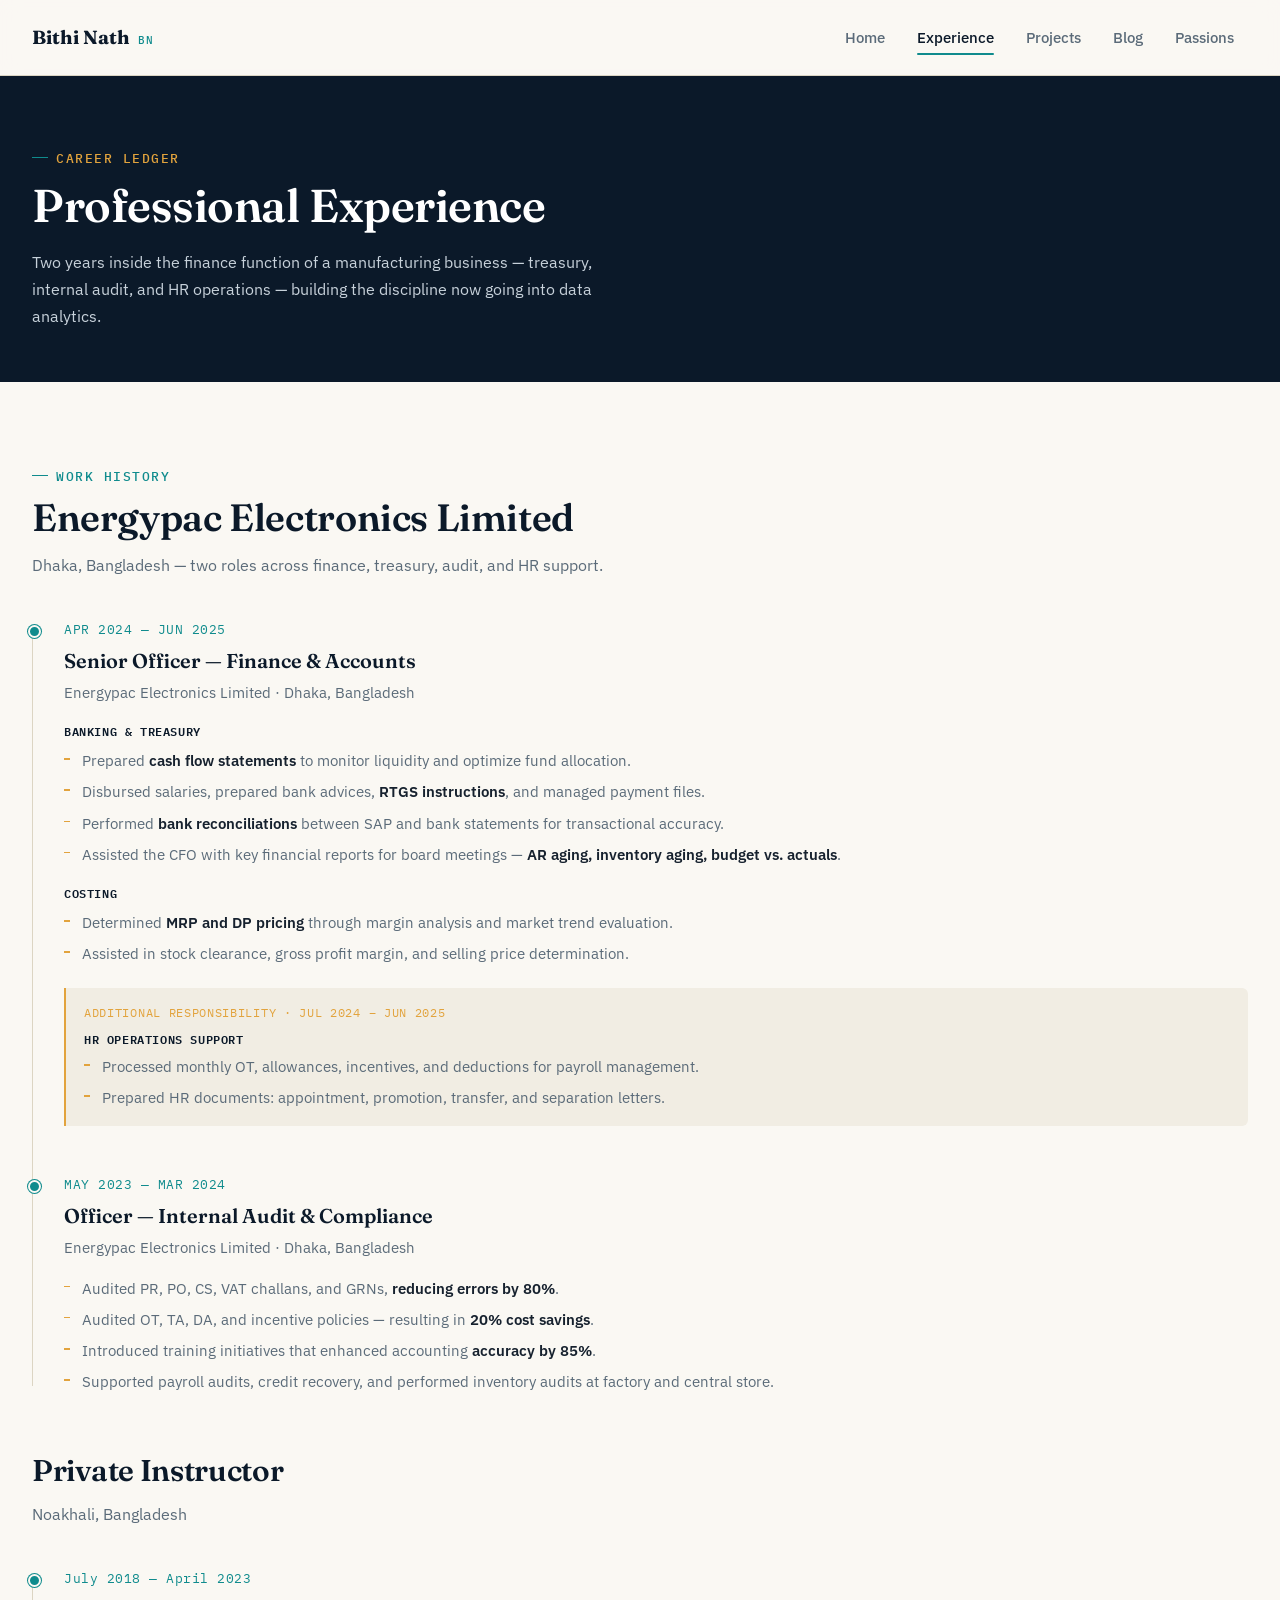
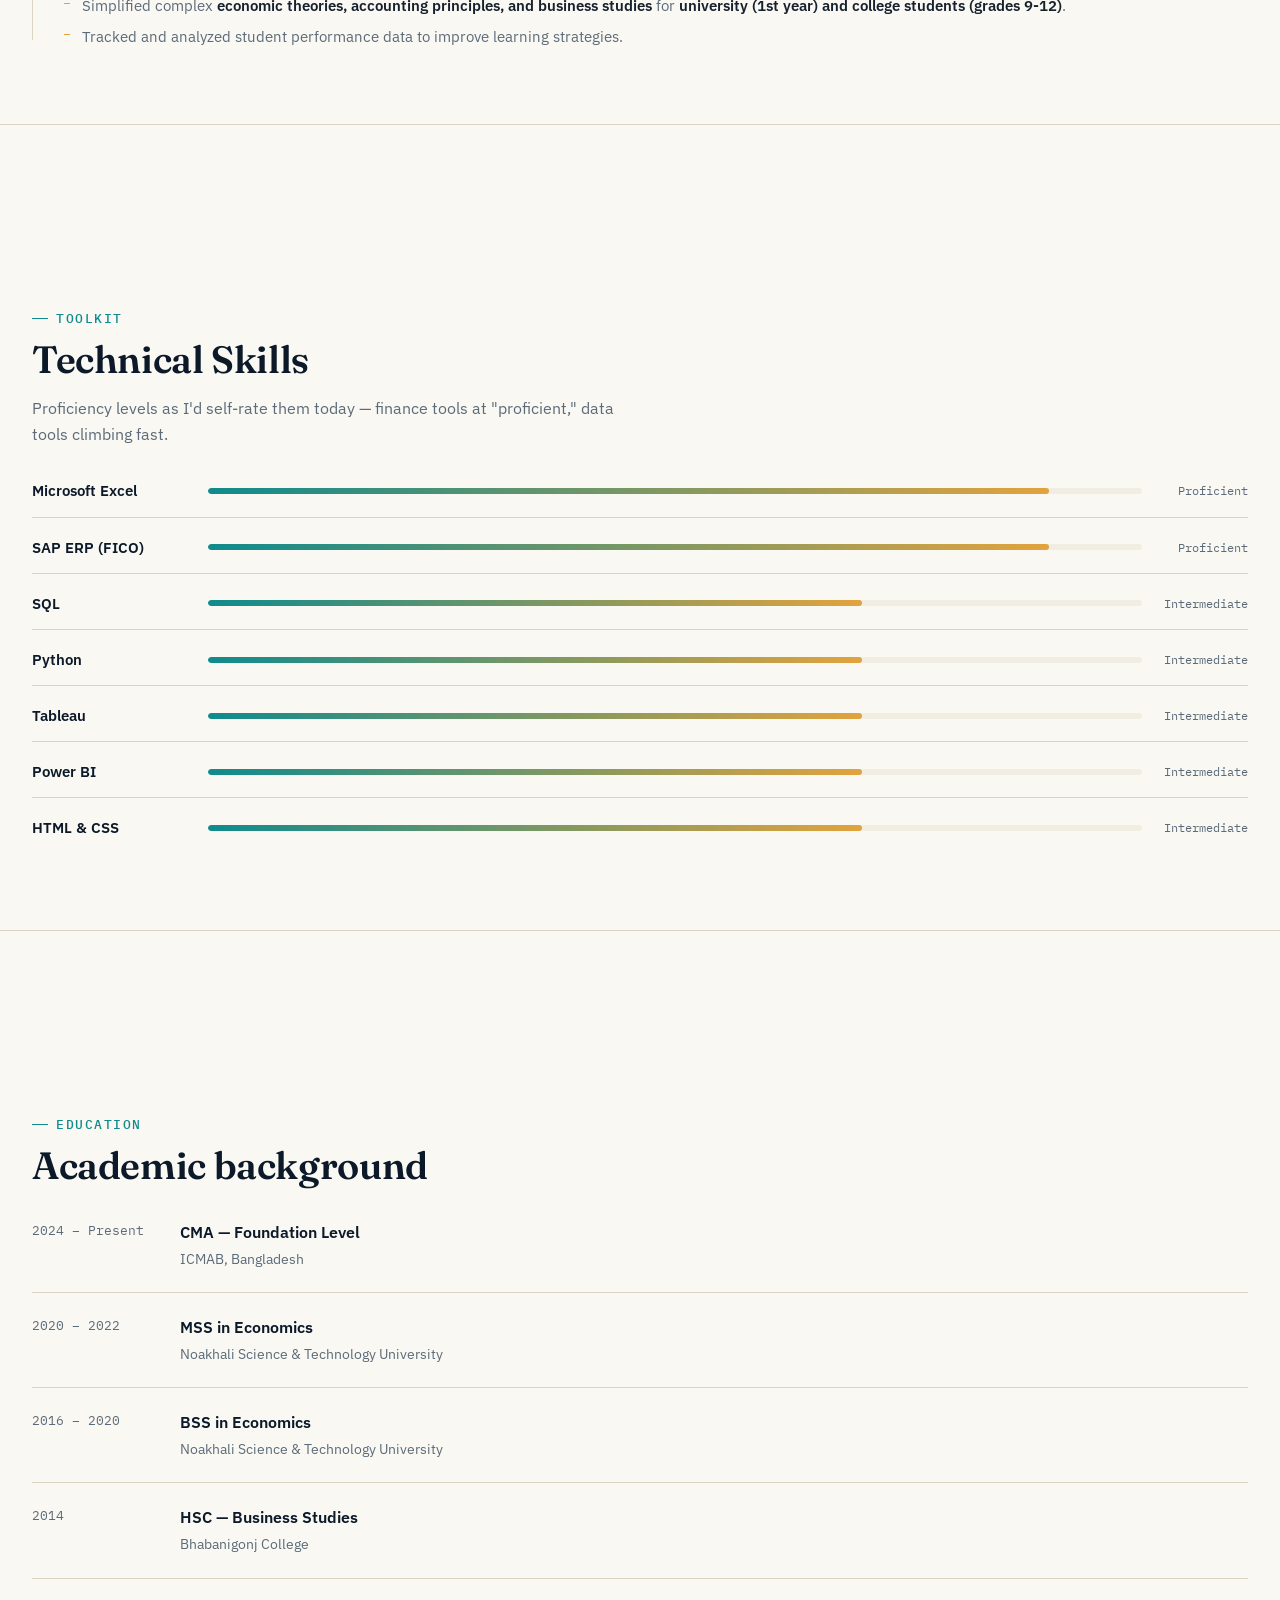
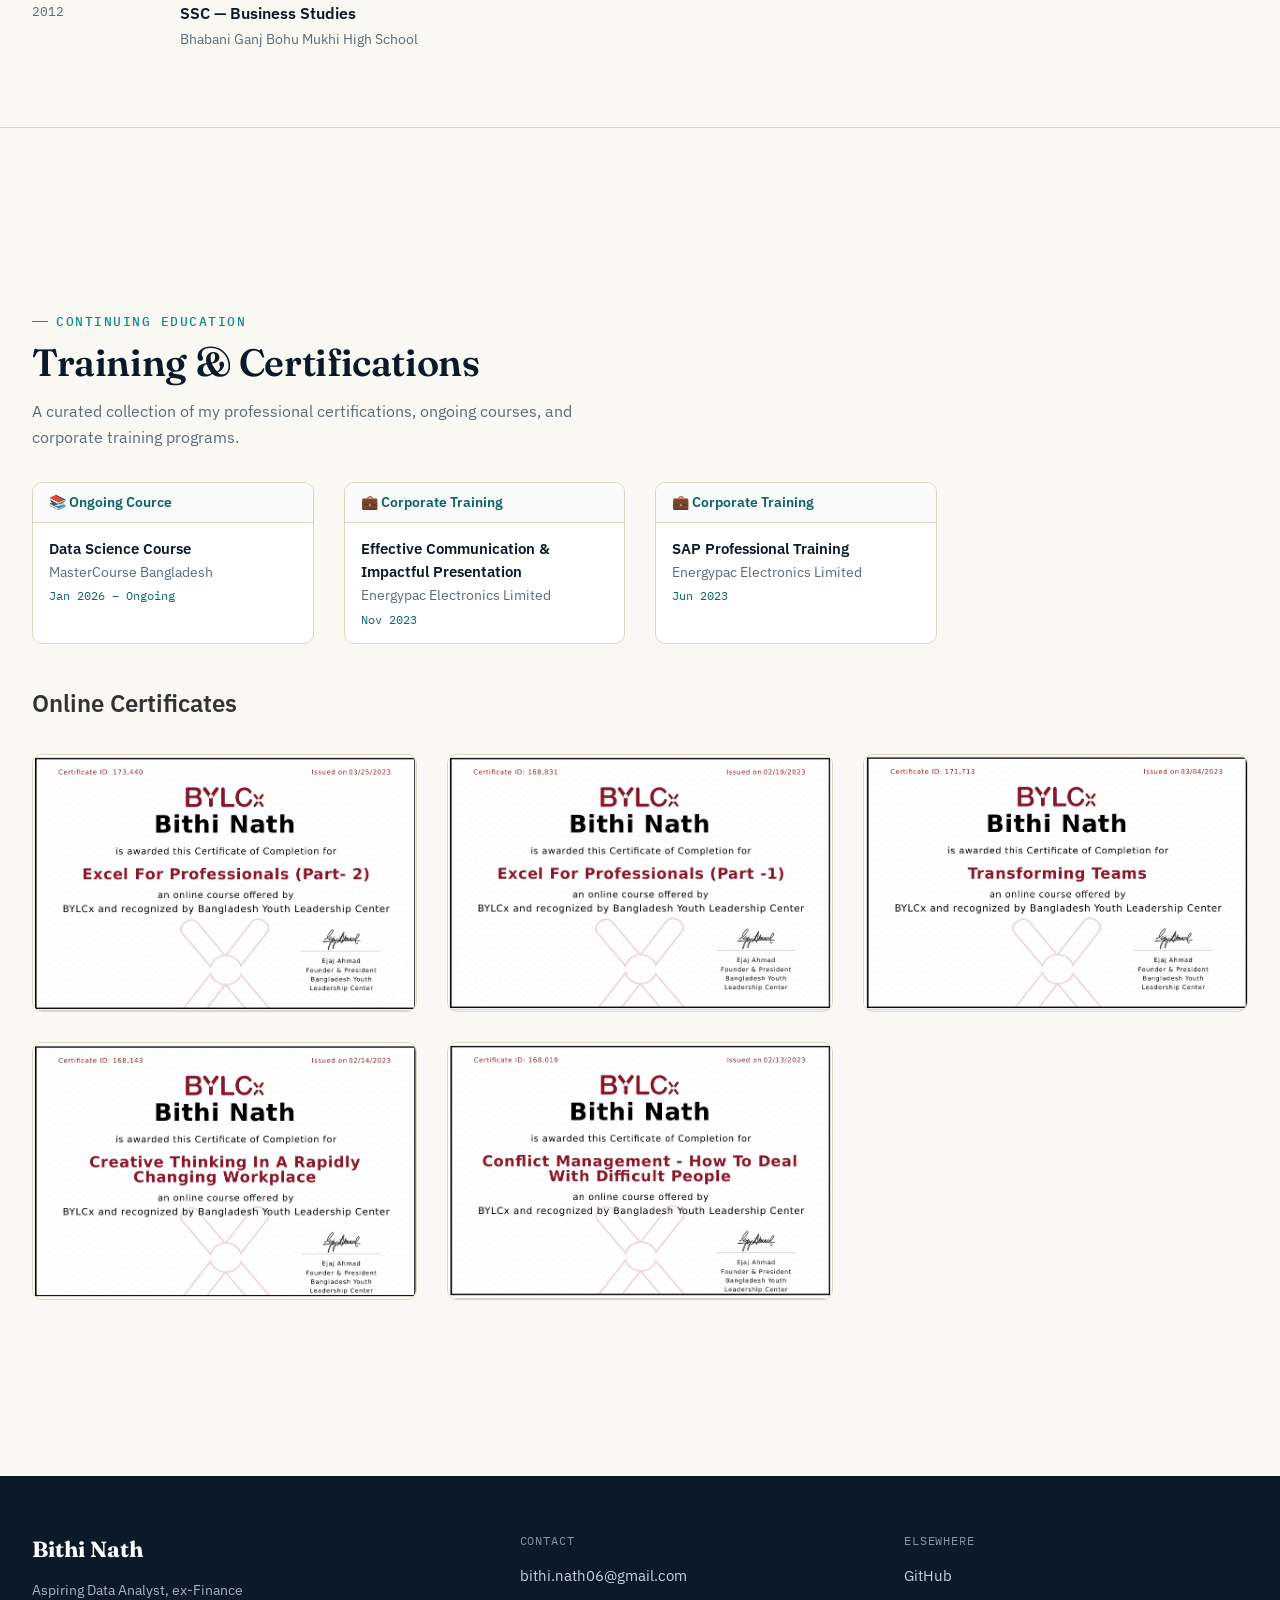
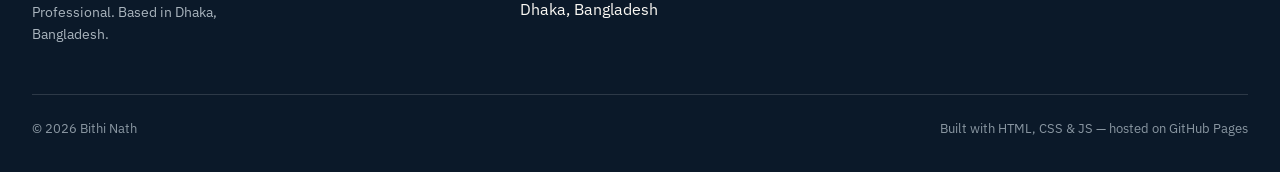
==== experience.html @ b9539a1c "uploading file" ====
<!DOCTYPE html>
<html lang="en">
<head>
  <meta charset="UTF-8">
  <meta name="viewport" content="width=device-width, initial-scale=1.0">
  <title>Experience — Bithi Nath</title>
  <meta name="description" content="Professional experience, technical skills, education and certifications for Bithi Nath.">
  <link rel="icon" href="assets/favicon.svg" type="image/svg+xml">
  <link rel="stylesheet" href="css/style.css">
</head>
<body>

  <header class="site-header">
    <nav class="nav">
      <a href="index.html" class="nav-brand">Bithi Nath <span>BN</span></a>
      <button class="nav-toggle" aria-label="Toggle navigation" aria-expanded="false">
        <span></span><span></span><span></span>
      </button>
      <div class="nav-links">
        <a href="index.html">Home</a>
        <a href="experience.html" class="active">Experience</a>
        <a href="projects.html">Projects</a>
        <a href="blog.html">Blog</a>
        <a href="passions.html">Passions</a>
      </div>
    </nav>
  </header>

  <section class="page-header">
    <div class="container">
      <span class="eyebrow eyebrow--light">Career Ledger</span>
      <h1>Professional Experience</h1>
      <p>Two years inside the finance function of a manufacturing business — treasury, internal audit, and HR operations — building the discipline now going into data analytics.</p>
    </div>
  </section>

  <main>
    <!-- ============ WORK TIMELINE ============ -->
    <section class="section">
      <div class="container">
        <span class="eyebrow">Work History</span>
        <h2 class="section-title">Energypac Electronics Limited</h2>
        <p class="section-intro">Dhaka, Bangladesh — two roles across finance, treasury, audit, and HR support.</p>

        <div class="timeline">

          <div class="timeline-item reveal">
            <div class="timeline-date">APR 2024 — JUN 2025</div>
            <div class="timeline-role">Senior Officer — Finance &amp; Accounts</div>
            <div class="timeline-org">Energypac Electronics Limited · Dhaka, Bangladesh</div>

            <div class="timeline-sub">
              <div class="timeline-sub-label">Banking &amp; Treasury</div>
              <ul class="timeline-list">
                <li>Prepared <strong>cash flow statements</strong> to monitor liquidity and optimize fund allocation.</li>
                <li>Disbursed salaries, prepared bank advices, <strong>RTGS instructions</strong>, and managed payment files.</li>
                <li>Performed <strong>bank reconciliations</strong> between SAP and bank statements for transactional accuracy.</li>
                <li>Assisted the CFO with key financial reports for board meetings — <strong>AR aging, inventory aging, budget vs. actuals</strong>.</li>
              </ul>
            </div>

            <div class="timeline-sub">
              <div class="timeline-sub-label">Costing</div>
              <ul class="timeline-list">
                <li>Determined <strong>MRP and DP pricing</strong> through margin analysis and market trend evaluation.</li>
                <li>Assisted in stock clearance, gross profit margin, and selling price determination.</li>
              </ul>
            </div>

            <div class="timeline-extra">
              <span class="timeline-extra-label">Additional responsibility · Jul 2024 – Jun 2025</span>
              <div class="timeline-sub-label" style="margin-bottom:6px;">HR Operations Support</div>
              <ul class="timeline-list">
                <li>Processed monthly OT, allowances, incentives, and deductions for payroll management.</li>
                <li>Prepared HR documents: appointment, promotion, transfer, and separation letters.</li>
              </ul>
            </div>
          </div>

          <div class="timeline-item reveal">
            <div class="timeline-date">MAY 2023 — MAR 2024</div>
            <div class="timeline-role">Officer — Internal Audit &amp; Compliance</div>
            <div class="timeline-org">Energypac Electronics Limited · Dhaka, Bangladesh</div>

            <div class="timeline-sub">
              <ul class="timeline-list">
                <li>Audited PR, PO, CS, VAT challans, and GRNs, <strong>reducing errors by 80%</strong>.</li>
                <li>Audited OT, TA, DA, and incentive policies — resulting in <strong>20% cost savings</strong>.</li>
                <li>Introduced training initiatives that enhanced accounting <strong>accuracy by 85%</strong>.</li>
                <li>Supported payroll audits, credit recovery, and performed inventory audits at factory and central store.</li>
              </ul>
            </div>
          </div>

        </div>

        <h2 class="section-title2">Private Instructor</h2>
        <p class="section-intro">Noakhali, Bangladesh</p>

        <div class="timeline">

          <div class="timeline-item reveal">
            <div class="timeline-date">July 2018 — April 2023</div>
            
              <ul class="timeline-list">
                <li>Simplified complex <Strong>economic theories, accounting principles, and business studies</Strong> for <strong>university (1st year) and college students (grades 9-12)</strong>.</li>
                <li>Tracked and analyzed student performance data to improve learning strategies.</li>
              </ul>
            </div>



      </div>
    </section>

    <!-- ============ TECHNICAL SKILLS ============ -->
    <section class="section">
      <div class="container">
        <span class="eyebrow">Toolkit</span>
        <h2 class="section-title">Technical Skills</h2>
        <p class="section-intro">Proficiency levels as I'd self-rate them today — finance tools at "proficient," data tools climbing fast.</p>

        <div class="proficiency-list">
          <div class="proficiency-row reveal">
            <span class="proficiency-name">Microsoft Excel</span>
            <div class="proficiency-track"><div class="proficiency-fill" data-level="90"></div></div>
            <span class="proficiency-level">Proficient</span>
          </div>
          <div class="proficiency-row reveal">
            <span class="proficiency-name">SAP ERP (FICO)</span>
            <div class="proficiency-track"><div class="proficiency-fill" data-level="90"></div></div>
            <span class="proficiency-level">Proficient</span>
          </div>
          <div class="proficiency-row reveal">
            <span class="proficiency-name">SQL</span>
            <div class="proficiency-track"><div class="proficiency-fill" data-level="70"></div></div>
            <span class="proficiency-level">Intermediate</span>
          </div>
          <div class="proficiency-row reveal">
            <span class="proficiency-name">Python</span>
            <div class="proficiency-track"><div class="proficiency-fill" data-level="70"></div></div>
            <span class="proficiency-level">Intermediate</span>
          </div>
          <div class="proficiency-row reveal">
            <span class="proficiency-name">Tableau</span>
            <div class="proficiency-track"><div class="proficiency-fill" data-level="70"></div></div>
            <span class="proficiency-level">Intermediate</span>
          </div>
          <div class="proficiency-row reveal">
            <span class="proficiency-name">Power BI</span>
            <div class="proficiency-track"><div class="proficiency-fill" data-level="70"></div></div>
            <span class="proficiency-level">Intermediate</span>
          </div>
          <div class="proficiency-row reveal">
            <span class="proficiency-name">HTML &amp; CSS</span>
            <div class="proficiency-track"><div class="proficiency-fill" data-level="70"></div></div>
            <span class="proficiency-level">Intermediate</span>
          </div>
        </div>
      </div>
    </section>

    <!-- ============ EDUCATION ============ -->
    <section class="section">
      <div class="container">
        <span class="eyebrow">Education</span>
        <h2 class="section-title">Academic background</h2>

        <div class="edu-grid">
          <div class="edu-item reveal">
            <div class="edu-date">2024 – Present</div>
            <div>
              <div class="edu-title">CMA — Foundation Level</div>
              <div class="edu-org">ICMAB, Bangladesh</div>
            </div>
          </div>
          <div class="edu-item reveal">
            <div class="edu-date">2020 – 2022</div>
            <div>
              <div class="edu-title">MSS in Economics</div>
              <div class="edu-org">Noakhali Science &amp; Technology University</div>
            </div>
          </div>
          <div class="edu-item reveal">
            <div class="edu-date">2016 – 2020</div>
            <div>
              <div class="edu-title">BSS in Economics</div>
              <div class="edu-org">Noakhali Science &amp; Technology University</div>
            </div>
          </div>
          <div class="edu-item reveal">
            <div class="edu-date">2014</div>
            <div>
              <div class="edu-title">HSC — Business Studies</div>
              <div class="edu-org">Bhabanigonj College</div>
            </div>
          </div>
          <div class="edu-item reveal">
            <div class="edu-date">2012</div>
            <div>
              <div class="edu-title">SSC — Business Studies</div>
              <div class="edu-org">Bhabani Ganj Bohu Mukhi High School </div>
            </div>
          </div>
        </div>
      </div>
    </section>

    <!-- ============ TRAINING & CERTIFICATIONS ============ -->
    <section class="section">
      <div class="container">
        <span class="eyebrow">Continuing Education</span>
        <h2 class="section-title">Training &amp; Certifications</h2>
        <p class="section-intro">A curated collection of my professional certifications, ongoing courses, and corporate training programs.</p>

       <div class="cert-grid-others">
        <div class="cert-card reveal">
          <div class="placeholder-icon">📚 Ongoing Cource</div>
            <div class="cert-card-meta">
              <div class="cert-name">Data Science Course</div>
              <div class="cert-issuer">MasterCourse Bangladesh</div>
              <span class="cert-card-date">Jan 2026 – Ongoing</span>
            </div>
          </div>
          <div class="cert-card reveal">
            <div class="placeholder-icon">💼 Corporate Training</div>
            <div class="cert-card-meta">
              <div class="cert-name">Effective Communication & Impactful Presentation</div>
              <div class="cert-issuer">Energypac Electronics Limited</div>
              <span class="cert-card-date">Nov 2023</span>
            </div>
          </div>
          <div class="cert-card reveal">
            <div class="placeholder-icon">💼 Corporate Training</div>
            <div class="cert-card-meta">
              <div class="cert-name">SAP Professional Training</div>
              <div class="cert-issuer">Energypac Electronics Limited</div>
              <span class="cert-card-date">Jun 2023</span>
            </div>
          </div>
       </div>
       <div class = "certificate-section-title">Online Certificates</div>
       <div class="cert-grid">
           <div class="cert-card reveal">
            <img src="assets/certificates/Excel For Professionals (Part-2).png" alt="Excel For Professionals (Part-2)">
          </div>
          <div class="cert-card reveal">
            <img src="assets/certificates/Excel For Professionals (part -1).png" alt="Excel For Professionals (Part-1)">
          </div>
            <div class="cert-card reveal">
            <img src="assets/certificates/Transforming Teams.png" alt="Transforming Teams certificate">
          </div>
          <div class="cert-card reveal">
            <img src="assets/certificates/Creative Thinking In a Rapidly Changing Workplace.png" alt="Transforming Teams certificate">
          </div>
          <div class="cert-card reveal">
            <img src="assets/certificates/Conflict Management.png" alt="Conflict Management certificate">
          </div>
      
        </div>
      </div>
    </section>
  </main>

  <footer class="site-footer" id="contact">
      <div class="container">
        <div class="footer-grid">
          <div>
            <div class="footer-brand">Bithi Nath</div>
            <p class="footer-tagline">
              Aspiring Data Analyst, ex-Finance Professional. Based in Dhaka,
              Bangladesh.
            </p>
          </div>
          <div>
            <div class="footer-col-label">Contact</div>
            <div class="footer-links">
              <a href="mailto:bithi.nath06@gmail.com">bithi.nath06@gmail.com</a>
              <span data-site="location"></span>
            </div>
          </div>
          <div>
            <div class="footer-col-label">Elsewhere</div>
            <div class="footer-links">
              <a href="https://github.com/bithiNath" target="_blank"  rel="noopener">GitHub</a>
            </div>


          </div>
        </div>
        <div class="footer-bottom">
          <span>© <span data-site="year"></span> Bithi Nath</span>
          <span>Built with HTML, CSS &amp; JS — hosted on GitHub Pages</span>
        </div>
      </div>
    </footer>

  <script src="js/data.js"></script>
  <script src="js/script.js"></script>
</body>
</html>
---- css/style.css ----
/* ==========================================================================
   BITHI NATH — PORTFOLIO STYLESHEET
   Design concept: "Ledger to Dashboard" — the visual language bridges
   finance (ledger rules, tabular figures, paper tones) with data
   analytics (chart bars, teal/amber signal colors, dashboard grids).
   ========================================================================== */

/* ---- Fonts ---- */
@import url('https://fonts.googleapis.com/css2?family=Fraunces:opsz,wght@9..144,500;9..144,600;9..144,700;9..144,900&family=IBM+Plex+Sans:wght@400;500;600;700&family=IBM+Plex+Mono:wght@400;500;600&display=swap');

/* ---- Tokens ---- */
:root {
  /* Color */
  --navy: #0B1929;
  --navy-soft: #142436;
  --paper: #FAF8F3;
  --paper-dim: #F1EDE3;
  --teal: #0F8B8D;
  --teal-deep: #0A6466;
  --amber: #E2A33D;
  --slate: #5B6B79;
  --slate-light: #8A97A2;
  --rule: #DCD5C3;
  --rule-dark: rgba(255, 255, 255, 0.14);
  --ink: #16212E;
  --white: #FFFFFF;

  /* Type */
  --font-display: 'Fraunces', Georgia, serif;
  --font-body: 'IBM Plex Sans', -apple-system, BlinkMacSystemFont, sans-serif;
  --font-mono: 'IBM Plex Mono', 'SF Mono', Menlo, monospace;

  /* Layout */
  --max-width: 1300px;
  --radius-sm: 6px;
  --radius-md: 10px;
  --shadow-card: 0 1px 2px rgba(11, 25, 41, 0.04), 0 8px 24px rgba(11, 25, 41, 0.06);
  --transition: 200ms cubic-bezier(0.4, 0, 0.2, 1);
}

/* ---- Reset ---- */
* { box-sizing: border-box; margin: 0; padding: 0; }

html { scroll-behavior: smooth; }

@media (prefers-reduced-motion: reduce) {
  html { scroll-behavior: auto; }
  *, *::before, *::after {
    animation-duration: 0.01ms !important;
    animation-iteration-count: 1 !important;
    transition-duration: 0.01ms !important;
  }
}

body {
  font-family: var(--font-body);
  color: var(--ink);
  background: var(--paper);
  line-height: 1.6;
  -webkit-font-smoothing: antialiased;
}

img { max-width: 100%; display: block; }
a { color: inherit; text-decoration: none; }
ul { list-style: none; }

:focus-visible {
  outline: 2px solid var(--teal);
  outline-offset: 3px;
  border-radius: 2px;
}

.container {
  max-width: var(--max-width);
  margin: 0 auto;
  padding: 0 32px;
}

.mono { font-family: var(--font-mono); }

/* ---- Eyebrow label ---- */
.eyebrow {
  display: inline-flex;
  align-items: center;
  gap: 8px;
  font-family: var(--font-mono);
  font-size: 12.5px;
  font-weight: 500;
  letter-spacing: 0.12em;
  text-transform: uppercase;
  color: var(--teal);
}
.eyebrow::before {
  content: "";
  width: 16px;
  height: 1px;
  background: var(--teal);
}
.eyebrow--light { color: var(--amber); }

/* ---- Headings ---- */
h1, h2, h3, h4 {
  font-family: var(--font-display);
  font-weight: 600;
  color: var(--navy);
  line-height: 1.15;
  letter-spacing: -0.01em;
}

.section-title {
  font-size: clamp(28px, 4vw, 38px);
  font-weight: 600;
  margin-top: 10px;
}

.section-intro {
  color: var(--slate);
  max-width: 60ch;
  margin-top: 14px;
  font-size: 16px;
}

.section-title2 {
  font-size: clamp(20px, 3vw, 30px);
  font-weight: 600;
  margin-top: 60px;
}

/* ==========================================================================
   NAVIGATION
   ========================================================================== */
.site-header {
  position: sticky;
  top: 0;
  z-index: 100;
  background: rgba(250, 248, 243, 0.88);
  backdrop-filter: blur(10px);
  border-bottom: 1px solid var(--rule);
}

.nav {
  display: flex;
  align-items: center;
  justify-content: space-between;
  padding: 18px 32px;
  max-width: var(--max-width);
  margin: 0 auto;
}

.nav-brand {
  font-family: var(--font-display);
  font-weight: 700;
  font-size: 19px;
  color: var(--navy);
  display: flex;
  align-items: baseline;
  gap: 8px;
}
.nav-brand span {
  font-family: var(--font-mono);
  font-size: 11px;
  font-weight: 500;
  color: var(--teal);
  letter-spacing: 0.08em;
}

.nav-links {
  display: flex;
  gap: 4px;
  align-items: center;
}

.nav-links a {
  font-size: 14.5px;
  font-weight: 500;
  color: var(--slate);
  padding: 8px 14px;
  border-radius: var(--radius-sm);
  transition: color var(--transition), background var(--transition);
  position: relative;
}

.nav-links a:hover { color: var(--navy); background: var(--paper-dim); }

.nav-links a.active { color: var(--navy); }
.nav-links a.active::after {
  content: "";
  position: absolute;
  left: 14px;
  right: 14px;
  bottom: 2px;
  height: 2px;
  background: var(--teal);
  border-radius: 2px;
}

.nav-toggle {
  display: none;
  flex-direction: column;
  gap: 4px;
  background: none;
  border: none;
  cursor: pointer;
  padding: 8px;
}
.nav-toggle span {
  width: 22px;
  height: 2px;
  background: var(--navy);
  border-radius: 2px;
  transition: transform var(--transition), opacity var(--transition);
}

@media (max-width: 760px) {
  .nav-toggle { display: flex; }
  .nav-links {
    position: absolute;
    top: 100%;
    left: 0;
    right: 0;
    background: var(--paper);
    flex-direction: column;
    align-items: stretch;
    gap: 0;
    border-bottom: 1px solid var(--rule);
    max-height: 0;
    overflow: hidden;
    transition: max-height var(--transition);
  }
  .nav-links.open { max-height: 320px; }
  .nav-links a { padding: 14px 32px; border-radius: 0; }
  .nav-links a.active::after { display: none; }
  .nav-links a.active { background: var(--paper-dim); }
}

/* ==========================================================================
   HERO
   ========================================================================== */
.hero {
  background: var(--navy);
  color: var(--paper);
  position: relative;
  overflow: hidden;

}

.hero .container {
  display: grid;
  grid-template-columns: 1.05fr 0.95fr;
  gap: 48px;
  align-items: center;
  padding-top: 88px;
  padding-bottom: 88px;
}

.hero-name {
  font-size: clamp(40px, 6vw, 64px);
  color: var(--white);
  margin-top: 14px;
}

.hero-role {
  font-family: var(--font-mono);
  font-size: 16px;
  color: var(--amber);
  margin-top: 14px;
  letter-spacing: 0.01em;
}

.hero-role span { color: var(--slate-light); }

.hero-tagline {
  margin-top: 22px;
  font-size: 16.5px;
  color: #C7D1DA;
  max-width: 50ch;
  line-height: 1.7;
}

.hero-actions {
  margin-top: 32px;
  display: flex;
  gap: 14px;
  flex-wrap: wrap;
}

.btn {
  display: inline-flex;
  align-items: center;
  gap: 8px;
  font-family: var(--font-body);
  font-weight: 600;
  font-size: 14.5px;
  padding: 12px 22px;
  border-radius: var(--radius-sm);
  transition: transform var(--transition), background var(--transition), border-color var(--transition);
  border: 1px solid transparent;
  cursor: pointer;
}
.btn:hover { transform: translateY(-1px); }

.btn-primary {
  background: var(--teal);
  color: var(--white);
}
.btn-primary:hover { background: var(--teal-deep); }

.btn-ghost {
  border-color: rgba(255, 255, 255, 0.28);
  color: var(--paper);
}
.btn-ghost:hover { border-color: rgba(255, 255, 255, 0.6); background: rgba(255,255,255,0.04); }

.btn-ghost.on-light {
  border-color: var(--rule);
  color: var(--navy);
}
.btn-ghost.on-light:hover { border-color: var(--slate); background: var(--paper-dim); }

/* ---- Hero signature: framed profile photo ---- */
.hero-photo {
  display: flex;
  justify-content: center;
}

.hero-photo-frame {
  position: relative;
  width: 50%;
  max-width: 250px;
  border-radius: 50%;
  overflow: hidden; 
  border-left: 12px solid #E2A33D;
  border-right: 12px solid transparent; 
}

.hero-photo-frame img {
  width: 100%;
  aspect-ratio: 1 / 1;
  object-fit: cover;
  object-position: top center;
  border-radius: 50%;
  position: relative;
  z-index: 2;
  box-shadow: 0 20px 50px rgba(0, 0, 0, 0.35);
  opacity: 0;
  animation: photoReveal 700ms ease 150ms forwards;
}

.hero-photo-frame::before,
.hero-photo-frame::after {
  content: "";
  position: absolute;
  width: 64px;
  height: 64px;
  z-index: 1;
  opacity: 0;
  animation: bracketReveal 600ms ease forwards;
}
.hero-photo-frame::before {
  top: -14px;
  left: -14px;
  border-top: 3px solid var(--teal);
  border-left: 3px solid var(--teal);
  animation-delay: 500ms;
}
.hero-photo-frame::after {
  bottom: -14px;
  right: -14px;
  border-bottom: 3px solid var(--amber);
  border-right: 3px solid var(--amber);
  animation-delay: 650ms;
}

@keyframes photoReveal {
  from { opacity: 0; transform: translateY(10px); }
  to { opacity: 1; transform: translateY(0); }
}
@keyframes bracketReveal {
  from { opacity: 0; }
  to { opacity: 1; }
}

@media (max-width: 860px) {
  .hero .container { grid-template-columns: 1fr; padding-top: 56px; padding-bottom: 48px; }
  .hero-photo { order: -1; }
  .hero-photo-frame { max-width: 240px; }
}

/* ==========================================================================
   STATS STRIP
   ========================================================================== */
.stats {
  background: var(--navy-soft);
  border-top: 1px solid var(--rule-dark);
}

.stats .container {
  display: grid;
  grid-template-columns: repeat(4, 1fr);
  gap: 0;
}

.stat {
  padding: 30px 24px;
  border-left: 1px solid var(--rule-dark);
  text-align: left;
}
.stat:first-child { border-left: none; }

.stat-value {
  font-family: var(--font-mono);
  font-size: clamp(38px, 4vw, 35px);
  font-weight: 600;
  text-align: center;
  color: var(--amber);
  letter-spacing: -0.01em;
}

.stat-label {
  margin-top: 6px;
  font-size: 16px;
   text-align: center;
  color: #A9B4BD;
  line-height: 1.5;
}

@media (max-width: 760px) {
  .stats .container { grid-template-columns: repeat(2, 1fr); }
  .stat:nth-child(3) { border-left: none; }
  .stat { border-bottom: 1px solid var(--rule-dark); }
}

/* ==========================================================================
   SECTIONS
   ========================================================================== */
.section {
  padding: 76px 0;
  border-bottom: 1px solid var(--rule);
  margin-bottom: 100px;
}
.section:last-of-type { border-bottom: none; }

.section--tight { padding: 56px 0; }

/* ---- Bio / about ---- */
.about-grid {
  display: grid;
  grid-template-columns: 1fr 1fr;
  gap: 56px;
  margin-top: 36px;
  align-items: start;
}

.about-text p {
  color: var(--slate);
  font-size: 16px;
  margin-bottom: 16px;
}
.about-text p:last-child { margin-bottom: 0; }

.about-text strong { color: var(--navy); font-weight: 600; }

@media (max-width: 820px) {
  .about-grid { grid-template-columns: 1fr; gap: 36px; }
}

/* ---- Skill ledger (tag groups) ---- */
.skill-group { margin-bottom: 22px; }
.skill-group:last-child { margin-bottom: 0; }

.skill-group-label {
  font-family: var(--font-mono);
  font-size: 11.5px;
  letter-spacing: 0.08em;
  text-transform: uppercase;
  color: var(--slate-light);
  margin-bottom: 10px;
  display: block;
}

.tag-list { display: flex; flex-wrap: wrap; gap: 8px; }

.tag {
  font-size: 13px;
  font-weight: 500;
  padding: 6px 12px;
  border-radius: 20px;
  border: 1px solid var(--rule);
  background: var(--white);
  color: var(--ink);
}
.tag--finance { border-color: #D9CDB8; background: #FBF6EC; color: #8A5E1F; }
.tag--data { border-color: #BFE3E2; background: #EFFAF9; color: var(--teal-deep); }

/* ---- Quick nav cards ---- */
.card-grid {
  display: grid;
  grid-template-columns: repeat(3, 1fr);
  gap: 20px;
  margin-top: 36px;
}

.nav-card {
  background: var(--white);
  border: 1px solid var(--rule);
  border-radius: var(--radius-md);
  padding: 28px 26px;
  transition: transform var(--transition), box-shadow var(--transition), border-color var(--transition);
}
.nav-card:hover {
  transform: translateY(-3px);
  box-shadow: var(--shadow-card);
  border-color: var(--teal);
}

.nav-card-index {
  font-family: var(--font-mono);
  font-size: 12px;
  color: var(--teal);
  letter-spacing: 0.06em;
}

.nav-card h3 {
  font-size: 21px;
  margin-top: 12px;
}

.nav-card p {
  color: var(--slate);
  font-size: 14.5px;
  margin-top: 10px;
  line-height: 1.6;
}

.nav-card-arrow {
  margin-top: 18px;
  font-family: var(--font-mono);
  font-size: 13px;
  color: var(--navy);
  display: inline-flex;
  align-items: center;
  gap: 6px;
}
.nav-card:hover .nav-card-arrow { color: var(--teal); }

@media (max-width: 820px) {
  .card-grid { grid-template-columns: 1fr; }
}

/* ==========================================================================
   PAGE HEADER (sub-pages)
   ========================================================================== */
.page-header {
  background: var(--navy);
  color: var(--paper);
  padding: 64px 0 52px;
}

.page-header h1 {
  color: var(--white);
  font-size: clamp(32px, 4.5vw, 46px);
  margin-top: 12px;
}

.page-header p {
  color: #C7D1DA;
  max-width: 58ch;
  margin-top: 16px;
  font-size: 16px;
  line-height: 1.7;
}

/* ==========================================================================
   EXPERIENCE TIMELINE
   ========================================================================== */
.timeline {
  margin-top: 40px;
  position: relative;
}

.timeline::before {
  content: "";
  position: absolute;
  left: 0;
  top: 8px;
  bottom: 8px;
  width: 1px;
  background: var(--rule);
}

.timeline-item {
  position: relative;
  padding-left: 32px;
  padding-bottom: 48px;
}
.timeline-item:last-child { padding-bottom: 0; }

.timeline-item::before {
  content: "";
  position: absolute;
  left: -4px;
  top: 6px;
  width: 9px;
  height: 9px;
  border-radius: 50%;
  background: var(--teal);
  border: 2px solid var(--paper);
  box-shadow: 0 0 0 1px var(--teal);
}

.timeline-date {
  font-family: var(--font-mono);
  font-size: 12.5px;
  color: var(--teal);
  letter-spacing: 0.04em;
  margin-bottom: 6px;
}

.timeline-role {
  font-size: 20px;
  font-weight: 600;
  color: var(--navy);
  font-family: var(--font-display);
}

.timeline-org {
  font-size: 14.5px;
  color: var(--slate);
  margin-top: 4px;
}

.timeline-sub {
  margin-top: 18px;
}

.timeline-sub-label {
  font-family: var(--font-mono);
  font-size: 12px;
  font-weight: 600;
  letter-spacing: 0.05em;
  text-transform: uppercase;
  color: var(--navy);
  margin-bottom: 8px;
}

.timeline-list {
  display: grid;
  gap: 8px;
}

.timeline-list li {
  position: relative;
  padding-left: 18px;
  color: var(--slate);
  font-size: 14.5px;
  line-height: 1.6;
}
.timeline-list li::before {
  content: "";
  position: absolute;
  left: 0;
  top: 9px;
  width: 6px;
  height: 1.5px;
  background: var(--amber);
}

.timeline-list strong { color: var(--ink); font-weight: 600; }

.timeline-extra {
  margin-top: 22px;
  padding: 16px 18px;
  background: var(--paper-dim);
  border-left: 2px solid var(--amber);
  border-radius: 0 var(--radius-sm) var(--radius-sm) 0;
}

.timeline-extra-label {
  font-family: var(--font-mono);
  font-size: 11.5px;
  letter-spacing: 0.06em;
  text-transform: uppercase;
  color: var(--amber);
  margin-bottom: 8px;
  display: block;
}

/* ---- Skill proficiency ledger ---- */
.proficiency-list { margin-top: 32px; display: grid; gap: 18px; }

.proficiency-row {
  display: grid;
  grid-template-columns: 160px 1fr 90px;
  align-items: center;
  gap: 16px;
  padding-bottom: 14px;
  border-bottom: 1px solid var(--rule);
}
.proficiency-row:last-child { border-bottom: none; }

.proficiency-name {
  font-size: 14.5px;
  font-weight: 600;
  color: var(--navy);
}

.proficiency-track {
  height: 6px;
  background: var(--paper-dim);
  border-radius: 4px;
  overflow: hidden;
}

.proficiency-fill {
  height: 100%;
  background: linear-gradient(90deg, var(--teal), var(--amber));
  border-radius: 4px;
  width: 0;
  transition: width 900ms cubic-bezier(0.2, 0.8, 0.2, 1);
}

.proficiency-level {
  font-family: var(--font-mono);
  font-size: 12px;
  color: var(--slate);
  text-align: right;
}

@media (max-width: 600px) {
  .proficiency-row { grid-template-columns: 1fr; gap: 8px; }
  .proficiency-level { text-align: left; }
}

/* ---- Education ---- */
.edu-grid {
  margin-top: 32px;
  display: grid;
  gap: 22px;
}

.edu-item {
  display: grid;
  grid-template-columns: 130px 1fr;
  gap: 18px;
  padding-bottom: 22px;
  border-bottom: 1px solid var(--rule);
}
.edu-item:last-child { border-bottom: none; padding-bottom: 0; }

.edu-date {
  font-family: var(--font-mono);
  font-size: 12.5px;
  color: var(--slate);
}

.edu-title { font-weight: 600; color: var(--navy); font-size: 15.5px; }
.edu-org { color: var(--slate); font-size: 14px; margin-top: 3px; }
.edu-meta { color: var(--teal-deep); font-size: 13px; margin-top: 4px; font-family: var(--font-mono); }

@media (max-width: 560px) {
  .edu-item { grid-template-columns: 1fr; gap: 6px; }
}

/* ---- Certifications ---- */
.cert-list { margin-top: 28px; display: grid; gap: 0; }
.cert-row {
  display: flex;
  justify-content: space-between;
  align-items: baseline;
  gap: 16px;
  padding: 14px 0;
  border-bottom: 1px solid var(--rule);
}
.cert-row:last-child { border-bottom: none; }
.cert-name { font-weight: 600; color: var(--navy); font-size: 14.5px; }
.cert-issuer { color: var(--slate); font-size: 13.5px; margin-top: 2px; }
.cert-date { font-family: var(--font-mono); font-size: 12.5px; color: var(--teal); white-space: nowrap; }

.cert-grid-others {
   display: grid;
  grid-template-columns: repeat(4, 1fr);
  gap: 30px;
  margin-top: 32px;
  margin-bottom: 40px;
}

.placeholder-icon {
  font-size: 14px;                 
  font-weight: 600;                   
  color: var(--teal-deep, #005f73);  
  padding: 8px 16px;                
  border-bottom: 1px solid var(--rule, #e2e8f0); 
  display: block;                    
  background-color: #fafafa;          
}

.cert-grid {
  display: grid;
  grid-template-columns: repeat(3, 1fr);
  gap: 30px;
  margin-top: 32px;
}

.cert-card {
  background: var(--white);
  border: 1px solid var(--rule);
  border-radius: var(--radius-md);
  overflow: hidden;
  transition: transform var(--transition), box-shadow var(--transition);
}
.cert-card:hover { transform: translateY(-3px); box-shadow: var(--shadow-card); }

.cert-card img {
  width: 100%;
  height: auto;
  display: block;
  border-bottom: 1px solid var(--rule);
}

.cert-card-meta { padding: 14px 16px; }
.cert-card-date {
  font-family: var(--font-mono);
  font-size: 11.5px;
  color: var(--teal-deep);
  margin-top: 4px;
  display: block;
}

.certificate-section-title {
  font-size: 1.5rem; 
  font-weight: 600;
  color: #333; 
  margin-top: 40px; 
  margin-bottom: 20px; 
}


@media (max-width: 900px) {
  .cert-grid { grid-template-columns: repeat(2, 1fr); }
}
@media (max-width: 560px) {
  .cert-grid { grid-template-columns: 1fr; }
}

/* ==========================================================================
   PROJECTS
   ========================================================================== */
.project-grid {
  display: grid;
  gap: 28px;
  margin-top: 40px;
}

.project-card {
  background: var(--white);
  border: 1px solid var(--rule);
  border-radius: var(--radius-md);
  overflow: hidden;
  display: grid;
  grid-template-columns: 8px 1fr;
}

.project-spine { background: linear-gradient(180deg, var(--teal), var(--amber)); }

.project-body { padding: 32px 34px; }

.project-top {
  display: flex;
  justify-content: space-between;
  align-items: flex-start;
  gap: 20px;
  flex-wrap: wrap;
}

.project-title { font-size: 24px; font-family: var(--font-display); color: var(--navy); }

.project-link {
  font-family: var(--font-mono);
  font-size: 13px;
  color: var(--teal-deep);
  border: 1px solid var(--rule);
  padding: 8px 14px;
  border-radius: var(--radius-sm);
  white-space: nowrap;
  transition: background var(--transition), border-color var(--transition);
}
.project-link:hover { background: var(--paper-dim); border-color: var(--teal); }

.project-stack {
  display: flex;
  flex-wrap: wrap;
  gap: 7px;
  margin-top: 14px;
}

.stack-pill {
  font-family: var(--font-mono);
  font-size: 11.5px;
  padding: 4px 10px;
  background: var(--paper-dim);
  border-radius: 4px;
  color: var(--slate);
}

.project-desc {
  margin-top: 18px;
  color: var(--slate);
  font-size: 15px;
  line-height: 1.7;
  max-width: 70ch;
}

.project-points {
  margin-top: 16px;
  display: grid;
  gap: 8px;
}
.project-points li {
  position: relative;
  padding-left: 18px;
  color: var(--ink);
  font-size: 14.5px;
  line-height: 1.6;
}
.project-points li::before {
  content: "";
  position: absolute;
  left: 0;
  top: 9px;
  width: 6px;
  height: 1.5px;
  background: var(--teal);
}

.project_dashboard {
    width: 100%;
    display: grid;
    grid-template-columns: repeat(3, 1fr);
    gap: 15px;
    margin-top: 40px;
}

.project_dashboard img {
    width: 100%;
    height: auto;
    display: block;
    object-fit: cover;
}

.project_dashboard:has(img:only-child) {
    grid-template-columns: repeat(2, 1fr);
}

.project_web {
    display: flex;
    justify-content: flex-start;
    align-items: flex-start;
    margin-bottom: 40px;
}

.project_web video {
    width: 650px;   
    height: 400px;
    display: block;
}


/* =================================================
   BLOG PAGE —
   ==============================================*/

.blog-intro {
  margin-top: 36px;
  max-width: 62ch;
  color: var(--slate);
  font-size: 16px;
}

.blog-list {
  margin-top: 28px;
}

.blog-post {
  padding: 44px 0;
  border-bottom: 1px solid var(--rule);
}
.blog-post:first-child { padding-top: 0; }
.blog-post:last-child { border-bottom: none; padding-bottom: 0; }

.blog-meta {
  display: flex;
  align-items: center;
  gap: 12px;
  flex-wrap: wrap;
  margin-bottom: 14px;
}

.blog-tag {
  font-family: var(--font-mono);
  font-size: 11px;
  font-weight: 600;
  letter-spacing: 0.06em;
  text-transform: uppercase;
  padding: 4px 10px;
  border-radius: 4px;
  border: 1px solid #BFE3E2;
  background: #EFFAF9;
  color: var(--teal-deep);
}

.blog-date {
  font-family: var(--font-mono);
  font-size: 12.5px;
  color: var(--slate);
}

.blog-dot {
  width: 3px;
  height: 3px;
  border-radius: 50%;
  background: var(--slate-light);
}

.blog-post h2 {
  font-size: clamp(22px, 2.6vw, 27px);
  margin-bottom: 16px;
}

.blog-post-body p {
  color: var(--ink);
  font-size: 15.5px;
  line-height: 1.8;
  max-width: 72ch;
  margin-bottom: 14px;
}
.blog-post-body p:last-child { margin-bottom: 0; }

.blog-post-body strong { color: var(--navy); font-weight: 600; }

.blog-post-body code {
  font-family: var(--font-mono);
  font-size: 0.9em;
  background: var(--paper-dim);
  padding: 2px 6px;
  border-radius: 4px;
  color: var(--teal-deep);
}




.hobby-grid {
  display: grid;
  grid-template-columns: repeat(3, 1fr);
  gap: 22px;
  margin-top: 40px;
}

.hobby-card {
  background: var(--white);
  border: 1px solid var(--rule);
  border-radius: var(--radius-md);
  padding: 26px;
  transition: transform var(--transition), box-shadow var(--transition);
}
.hobby-card:hover { transform: translateY(-3px); box-shadow: var(--shadow-card); }

.hobby-icon {
  width: 38px;
  height: 38px;
  color: var(--teal);
}

.hobby-card h3 {
  font-size: 17.5px;
  margin-top: 16px;
  font-family: var(--font-body);
  font-weight: 600;
}

.hobby-card p {
  color: var(--slate);
  font-size: 14px;
  margin-top: 8px;
  line-height: 1.6;
}

@media (max-width: 820px) {
  .hobby-grid { grid-template-columns: repeat(2, 1fr); }
}
@media (max-width: 560px) {
  .hobby-grid { grid-template-columns: 1fr; }
}

/* ---- Languages ---- */
.lang-list { margin-top: 28px; display: flex; gap: 40px; flex-wrap: wrap; }
.lang-item { display: flex; flex-direction: column; gap: 6px; }
.lang-name { font-weight: 600; color: var(--navy); font-size: 15.5px; }
.lang-level { font-family: var(--font-mono); font-size: 12.5px; color: var(--teal-deep); }

/* ==========================================================================
   FOOTER
   ========================================================================== */
.site-footer {
  background: var(--navy);
  color: var(--paper);
  padding: 56px 0 32px;
}

.footer-grid {
  display: grid;
  grid-template-columns: 1.3fr 1fr 1fr;
  gap: 40px;
}

.footer-brand {
  font-family: var(--font-display);
  font-size: 22px;
  font-weight: 700;
  color: var(--white);
}

.footer-tagline {
  margin-top: 12px;
  color: #A9B4BD;
  font-size: 14px;
  max-width: 32ch;
  line-height: 1.6;
}

.footer-col-label {
  font-family: var(--font-mono);
  font-size: 11.5px;
  letter-spacing: 0.08em;
  text-transform: uppercase;
  color: var(--slate-light);
  margin-bottom: 14px;
}

.footer-links { display: grid; gap: 10px; }
.footer-links a {
  color: #C7D1DA;
  font-size: 14.5px;
  transition: color var(--transition);
}
.footer-links a:hover { color: var(--amber); }

.footer-bottom {
  margin-top: 48px;
  padding-top: 24px;
  border-top: 1px solid var(--rule-dark);
  display: flex;
  justify-content: space-between;
  flex-wrap: wrap;
  gap: 12px;
  font-size: 13px;
  color: var(--slate-light);
}

@media (max-width: 760px) {
  .footer-grid { grid-template-columns: 1fr; gap: 32px; }
}

/* ==========================================================================
   SCROLL REVEAL
   ========================================================================== */
.reveal {
  opacity: 0;
  transform: translateY(16px);
  transition: opacity 600ms ease, transform 600ms ease;
}
.reveal.is-visible { opacity: 1; transform: translateY(0); }
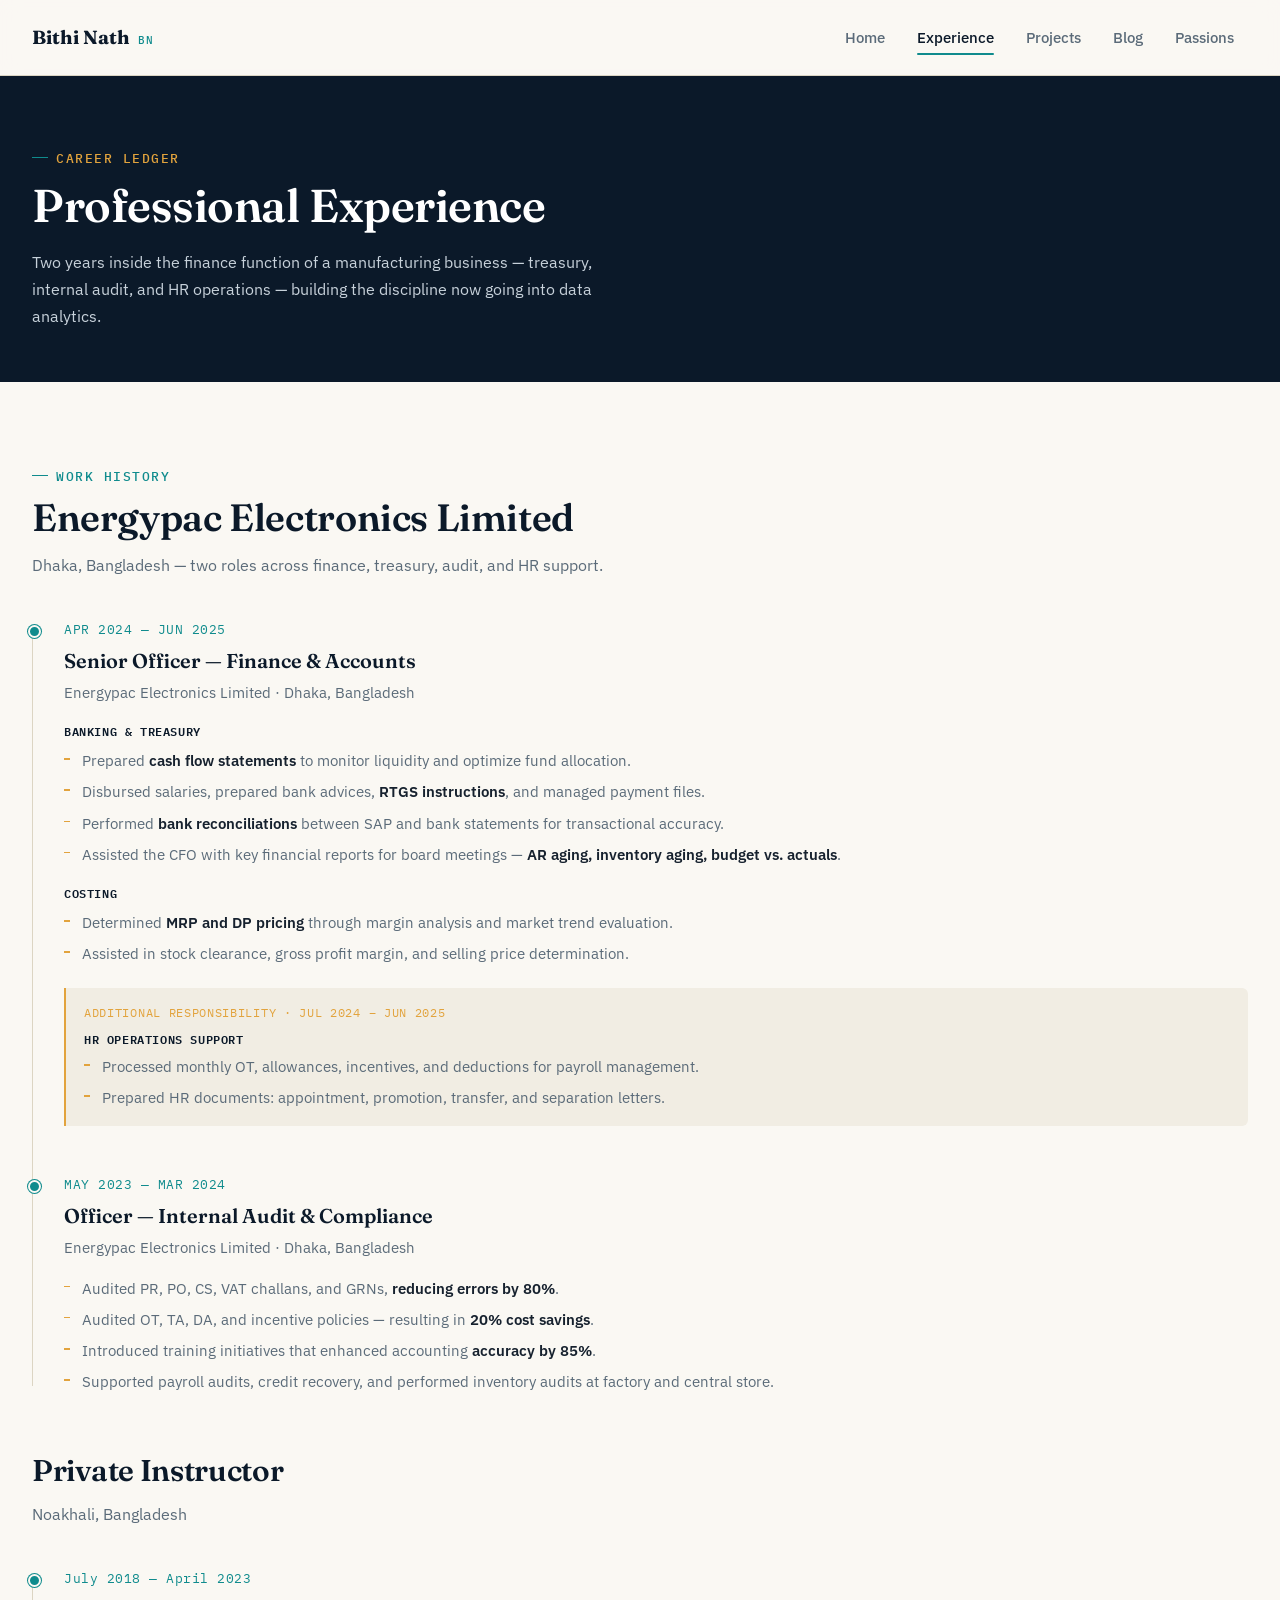
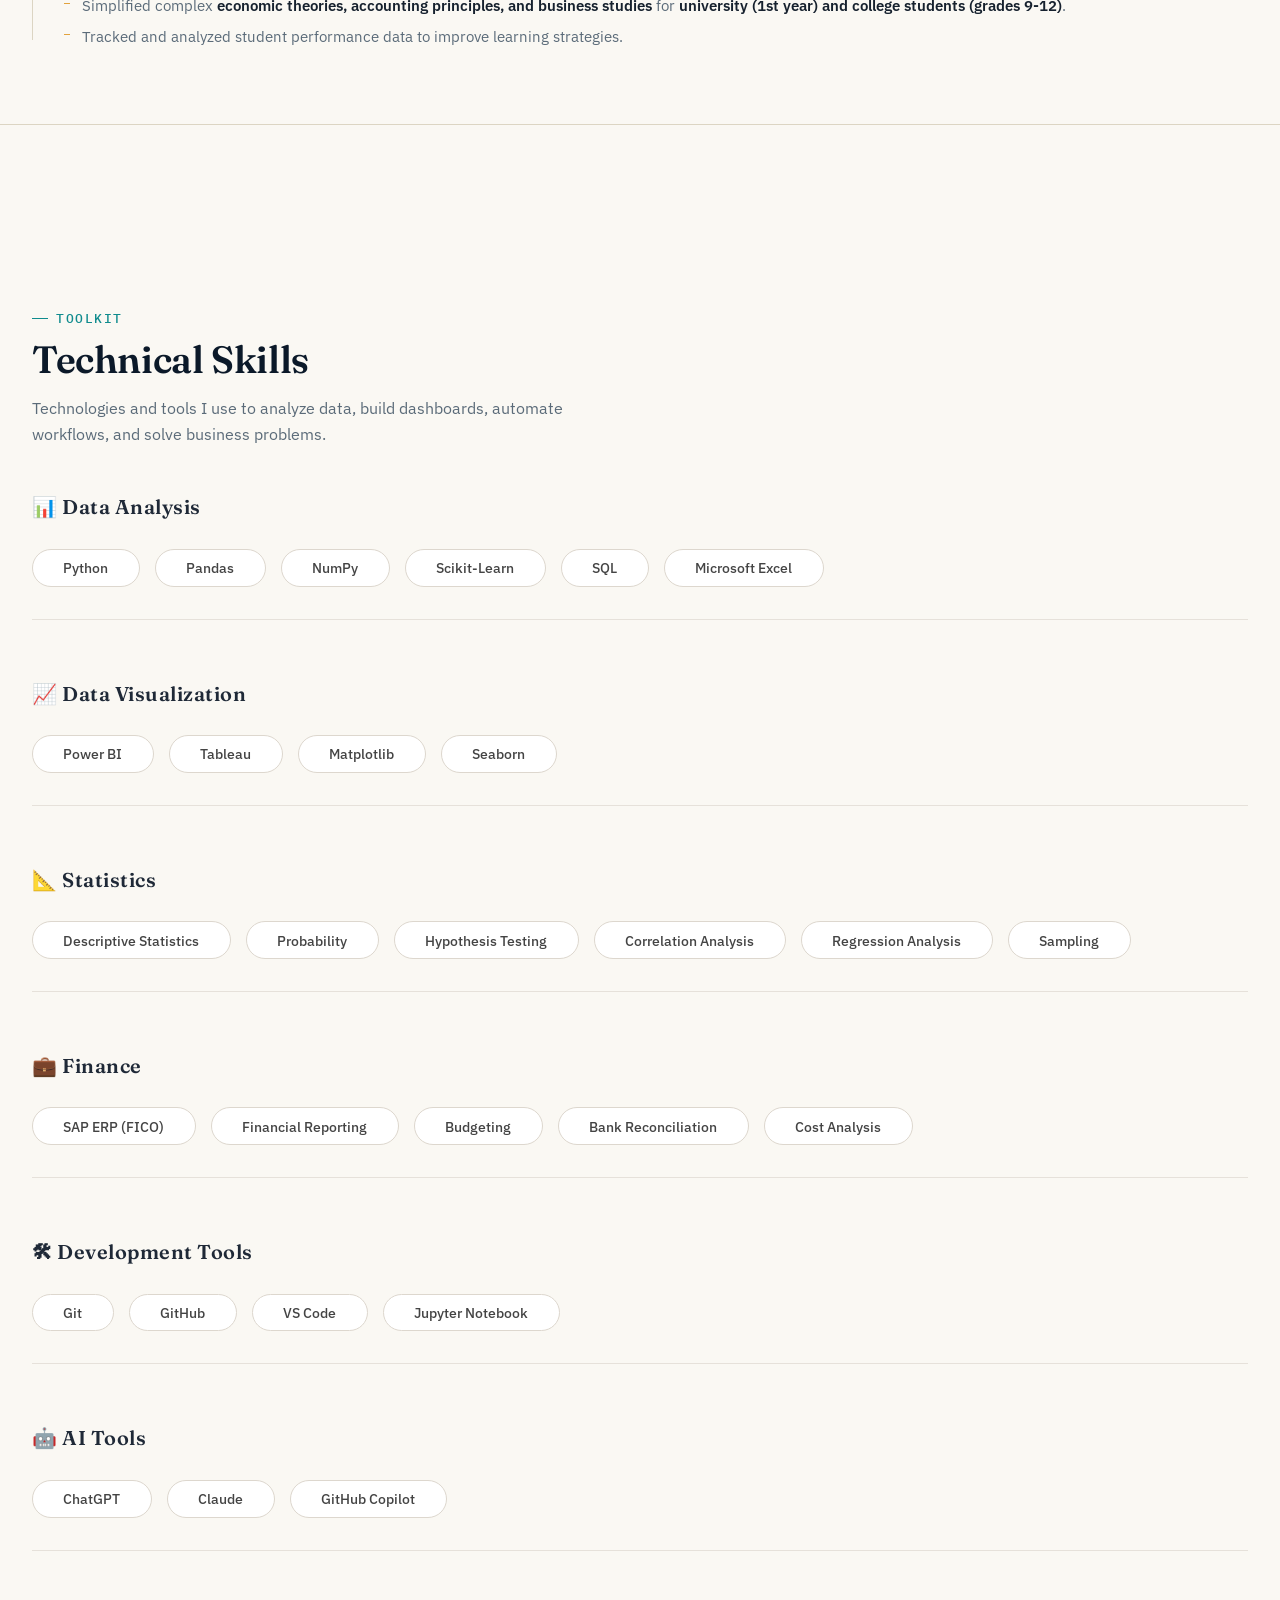
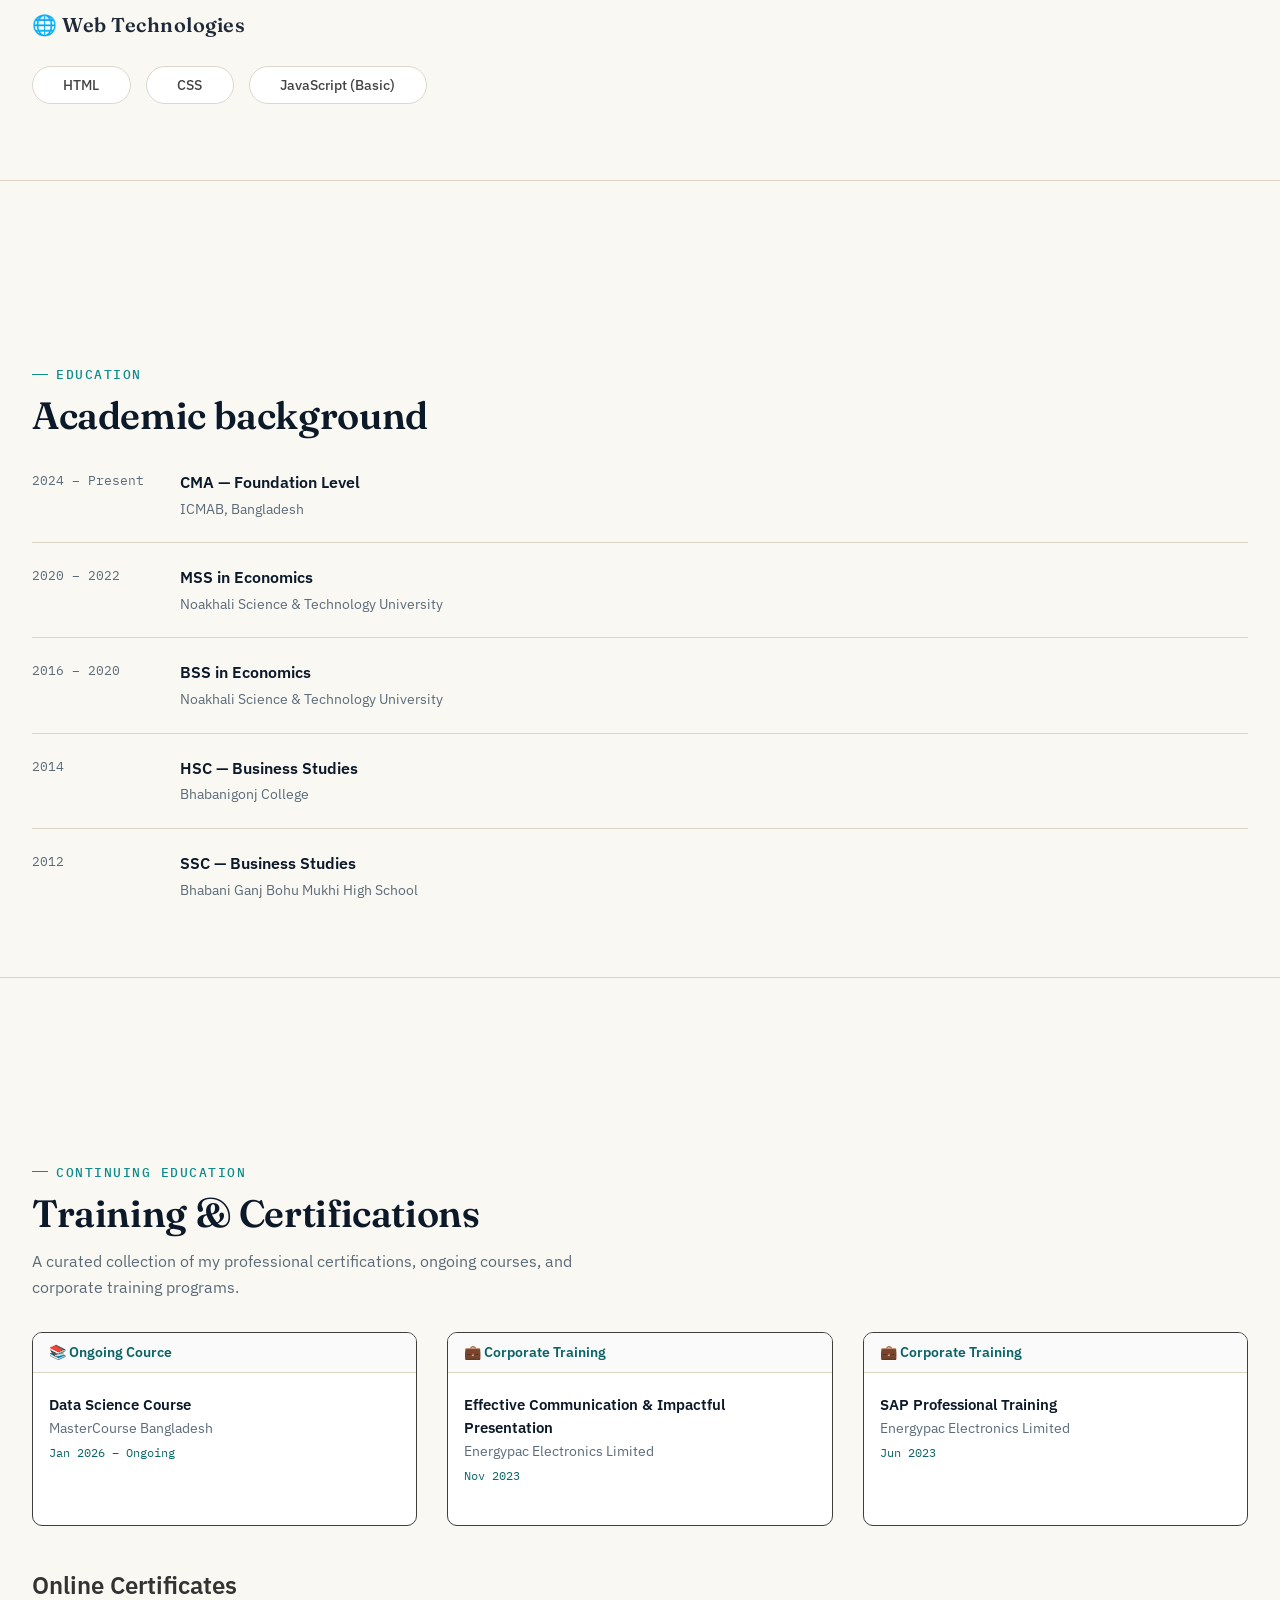
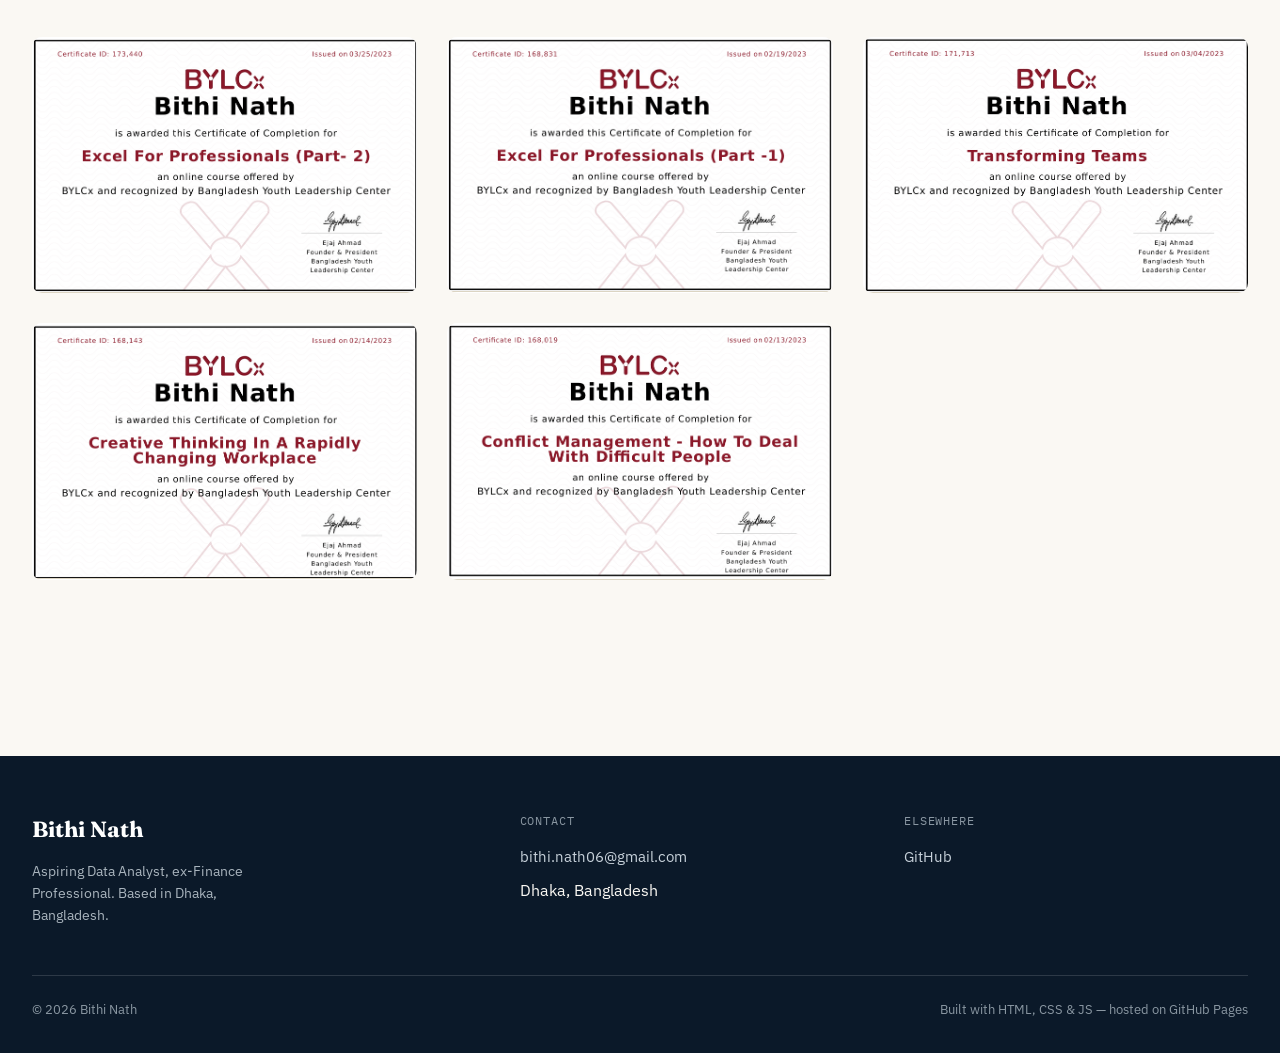
==== commit ea5f7998: "updating files" ====
--- a/experience.html
+++ b/experience.html
@@ -118,45 +118,105 @@
       <div class="container">
         <span class="eyebrow">Toolkit</span>
         <h2 class="section-title">Technical Skills</h2>
-        <p class="section-intro">Proficiency levels as I'd self-rate them today — finance tools at "proficient," data tools climbing fast.</p>
-
-        <div class="proficiency-list">
-          <div class="proficiency-row reveal">
-            <span class="proficiency-name">Microsoft Excel</span>
-            <div class="proficiency-track"><div class="proficiency-fill" data-level="90"></div></div>
-            <span class="proficiency-level">Proficient</span>
-          </div>
-          <div class="proficiency-row reveal">
-            <span class="proficiency-name">SAP ERP (FICO)</span>
-            <div class="proficiency-track"><div class="proficiency-fill" data-level="90"></div></div>
-            <span class="proficiency-level">Proficient</span>
-          </div>
-          <div class="proficiency-row reveal">
-            <span class="proficiency-name">SQL</span>
-            <div class="proficiency-track"><div class="proficiency-fill" data-level="70"></div></div>
-            <span class="proficiency-level">Intermediate</span>
-          </div>
-          <div class="proficiency-row reveal">
-            <span class="proficiency-name">Python</span>
-            <div class="proficiency-track"><div class="proficiency-fill" data-level="70"></div></div>
-            <span class="proficiency-level">Intermediate</span>
-          </div>
-          <div class="proficiency-row reveal">
-            <span class="proficiency-name">Tableau</span>
-            <div class="proficiency-track"><div class="proficiency-fill" data-level="70"></div></div>
-            <span class="proficiency-level">Intermediate</span>
-          </div>
-          <div class="proficiency-row reveal">
-            <span class="proficiency-name">Power BI</span>
-            <div class="proficiency-track"><div class="proficiency-fill" data-level="70"></div></div>
-            <span class="proficiency-level">Intermediate</span>
-          </div>
-          <div class="proficiency-row reveal">
-            <span class="proficiency-name">HTML &amp; CSS</span>
-            <div class="proficiency-track"><div class="proficiency-fill" data-level="70"></div></div>
-            <span class="proficiency-level">Intermediate</span>
-          </div>
-        </div>
+        <p class="section-intro">Technologies and tools I use to analyze data, build dashboards, automate workflows, and solve business problems.</p>
+
+
+       <div class="skills-wrapper">
+
+        <!-- Data Analysis -->
+        <div class="skill-group reveal">
+            <h3>📊 Data Analysis</h3>
+
+            <div class="skill-tags">
+                <span>Python</span>
+                <span>Pandas</span>
+                <span>NumPy</span>
+                <span>Scikit-Learn</span>
+                <span>SQL</span>
+                <span>Microsoft Excel</span>
+            </div>
+        </div>
+
+        <!-- Data Visualization -->
+        <div class="skill-group reveal">
+            <h3>📈 Data Visualization</h3>
+
+            <div class="skill-tags">
+                <span>Power BI</span>
+                <span>Tableau</span>
+                <span>Matplotlib</span>
+                <span>Seaborn</span>
+            </div>
+        </div>
+
+        <!-- Statistics -->
+        <div class="skill-group reveal">
+            <h3>📐 Statistics</h3>
+
+            <div class="skill-tags">
+                <span>Descriptive Statistics</span>
+                <span>Probability</span>
+                <span>Hypothesis Testing</span>
+                <span>Correlation Analysis</span>
+                <span>Regression Analysis</span>
+                <span>Sampling</span>
+            </div>
+        </div>
+
+        <!-- Finance -->
+        <div class="skill-group reveal">
+            <h3>💼 Finance</h3>
+
+            <div class="skill-tags">
+                <span>SAP ERP (FICO)</span>
+                <span>Financial Reporting</span>
+                <span>Budgeting</span>
+                <span>Bank Reconciliation</span>
+                <span>Cost Analysis</span>
+            </div>
+        </div>
+
+        <!-- Development Tools -->
+        <div class="skill-group reveal">
+            <h3>🛠 Development Tools</h3>
+
+            <div class="skill-tags">
+                <span>Git</span>
+                <span>GitHub</span>
+                <span>VS Code</span>
+                <span>Jupyter Notebook</span>
+            </div>
+        </div>
+
+        <!-- AI Tools -->
+        <div class="skill-group reveal">
+            <h3>🤖 AI Tools</h3>
+
+            <div class="skill-tags">
+                <span>ChatGPT</span>
+                <span>Claude</span>
+                <span>GitHub Copilot</span>
+            </div>
+        </div>
+
+        <!-- Web Technologies -->
+        <div class="skill-group reveal">
+            <h3>🌐 Web Technologies</h3>
+
+            <div class="skill-tags">
+                <span>HTML</span>
+                <span>CSS</span>
+                <span>JavaScript (Basic)</span>
+            </div>
+        </div>
+
+       </div>
+            
+
+
+
+
+
       </div>
     </section>
 
--- a/css/style.css
+++ b/css/style.css
@@ -1,51 +1,60 @@
 /* ==========================================================================
    BITHI NATH — PORTFOLIO STYLESHEET
-   Design concept: "Ledger to Dashboard" — the visual language bridges
-   finance (ledger rules, tabular figures, paper tones) with data
-   analytics (chart bars, teal/amber signal colors, dashboard grids).
+   Design concept: 
    ========================================================================== */
 
 /* ---- Fonts ---- */
-@import url('https://fonts.googleapis.com/css2?family=Fraunces:opsz,wght@9..144,500;9..144,600;9..144,700;9..144,900&family=IBM+Plex+Sans:wght@400;500;600;700&family=IBM+Plex+Mono:wght@400;500;600&display=swap');
+@import url("https://fonts.googleapis.com/css2?family=Fraunces:opsz,wght@9..144,500;9..144,600;9..144,700;9..144,900&family=IBM+Plex+Sans:wght@400;500;600;700&family=IBM+Plex+Mono:wght@400;500;600&display=swap");
 
 /* ---- Tokens ---- */
 :root {
   /* Color */
-  --navy: #0B1929;
+  --navy: #0b1929;
   --navy-soft: #142436;
-  --paper: #FAF8F3;
-  --paper-dim: #F1EDE3;
-  --teal: #0F8B8D;
-  --teal-deep: #0A6466;
-  --amber: #E2A33D;
-  --slate: #5B6B79;
-  --slate-light: #8A97A2;
-  --rule: #DCD5C3;
+  --paper: #faf8f3;
+  --paper-dim: #f1ede3;
+  --teal: #0f8b8d;
+  --teal-deep: #0a6466;
+  --amber: #e2a33d;
+  --slate: #5b6b79;
+  --slate-light: #8a97a2;
+  --rule: #dcd5c3;
   --rule-dark: rgba(255, 255, 255, 0.14);
-  --ink: #16212E;
-  --white: #FFFFFF;
+  --ink: #16212e;
+  --white: #ffffff;
 
   /* Type */
-  --font-display: 'Fraunces', Georgia, serif;
-  --font-body: 'IBM Plex Sans', -apple-system, BlinkMacSystemFont, sans-serif;
-  --font-mono: 'IBM Plex Mono', 'SF Mono', Menlo, monospace;
+  --font-display: "Fraunces", Georgia, serif;
+  --font-body: "IBM Plex Sans", -apple-system, BlinkMacSystemFont, sans-serif;
+  --font-mono: "IBM Plex Mono", "SF Mono", Menlo, monospace;
 
   /* Layout */
   --max-width: 1300px;
   --radius-sm: 6px;
   --radius-md: 10px;
-  --shadow-card: 0 1px 2px rgba(11, 25, 41, 0.04), 0 8px 24px rgba(11, 25, 41, 0.06);
+  --shadow-card:
+    0 1px 2px rgba(11, 25, 41, 0.04), 0 8px 24px rgba(11, 25, 41, 0.06);
   --transition: 200ms cubic-bezier(0.4, 0, 0.2, 1);
 }
 
 /* ---- Reset ---- */
-* { box-sizing: border-box; margin: 0; padding: 0; }
-
-html { scroll-behavior: smooth; }
+* {
+  box-sizing: border-box;
+  margin: 0;
+  padding: 0;
+}
+
+html {
+  scroll-behavior: smooth;
+}
 
 @media (prefers-reduced-motion: reduce) {
-  html { scroll-behavior: auto; }
-  *, *::before, *::after {
+  html {
+    scroll-behavior: auto;
+  }
+  *,
+  *::before,
+  *::after {
     animation-duration: 0.01ms !important;
     animation-iteration-count: 1 !important;
     transition-duration: 0.01ms !important;
@@ -60,9 +69,17 @@
   -webkit-font-smoothing: antialiased;
 }
 
-img { max-width: 100%; display: block; }
-a { color: inherit; text-decoration: none; }
-ul { list-style: none; }
+img {
+  max-width: 100%;
+  display: block;
+}
+a {
+  color: inherit;
+  text-decoration: none;
+}
+ul {
+  list-style: none;
+}
 
 :focus-visible {
   outline: 2px solid var(--teal);
@@ -76,7 +93,9 @@
   padding: 0 32px;
 }
 
-.mono { font-family: var(--font-mono); }
+.mono {
+  font-family: var(--font-mono);
+}
 
 /* ---- Eyebrow label ---- */
 .eyebrow {
@@ -96,10 +115,15 @@
   height: 1px;
   background: var(--teal);
 }
-.eyebrow--light { color: var(--amber); }
+.eyebrow--light {
+  color: var(--amber);
+}
 
 /* ---- Headings ---- */
-h1, h2, h3, h4 {
+h1,
+h2,
+h3,
+h4 {
   font-family: var(--font-display);
   font-weight: 600;
   color: var(--navy);
@@ -176,13 +200,20 @@
   color: var(--slate);
   padding: 8px 14px;
   border-radius: var(--radius-sm);
-  transition: color var(--transition), background var(--transition);
+  transition:
+    color var(--transition),
+    background var(--transition);
   position: relative;
 }
 
-.nav-links a:hover { color: var(--navy); background: var(--paper-dim); }
-
-.nav-links a.active { color: var(--navy); }
+.nav-links a:hover {
+  color: var(--navy);
+  background: var(--paper-dim);
+}
+
+.nav-links a.active {
+  color: var(--navy);
+}
 .nav-links a.active::after {
   content: "";
   position: absolute;
@@ -208,11 +239,15 @@
   height: 2px;
   background: var(--navy);
   border-radius: 2px;
-  transition: transform var(--transition), opacity var(--transition);
+  transition:
+    transform var(--transition),
+    opacity var(--transition);
 }
 
 @media (max-width: 760px) {
-  .nav-toggle { display: flex; }
+  .nav-toggle {
+    display: flex;
+  }
   .nav-links {
     position: absolute;
     top: 100%;
@@ -227,10 +262,19 @@
     overflow: hidden;
     transition: max-height var(--transition);
   }
-  .nav-links.open { max-height: 320px; }
-  .nav-links a { padding: 14px 32px; border-radius: 0; }
-  .nav-links a.active::after { display: none; }
-  .nav-links a.active { background: var(--paper-dim); }
+  .nav-links.open {
+    max-height: 320px;
+  }
+  .nav-links a {
+    padding: 14px 32px;
+    border-radius: 0;
+  }
+  .nav-links a.active::after {
+    display: none;
+  }
+  .nav-links a.active {
+    background: var(--paper-dim);
+  }
 }
 
 /* ==========================================================================
@@ -241,7 +285,6 @@
   color: var(--paper);
   position: relative;
   overflow: hidden;
-
 }
 
 .hero .container {
@@ -267,12 +310,14 @@
   letter-spacing: 0.01em;
 }
 
-.hero-role span { color: var(--slate-light); }
+.hero-role span {
+  color: var(--slate-light);
+}
 
 .hero-tagline {
   margin-top: 22px;
   font-size: 16.5px;
-  color: #C7D1DA;
+  color: #c7d1da;
   max-width: 50ch;
   line-height: 1.7;
 }
@@ -293,29 +338,42 @@
   font-size: 14.5px;
   padding: 12px 22px;
   border-radius: var(--radius-sm);
-  transition: transform var(--transition), background var(--transition), border-color var(--transition);
+  transition:
+    transform var(--transition),
+    background var(--transition),
+    border-color var(--transition);
   border: 1px solid transparent;
   cursor: pointer;
 }
-.btn:hover { transform: translateY(-1px); }
+.btn:hover {
+  transform: translateY(-1px);
+}
 
 .btn-primary {
   background: var(--teal);
   color: var(--white);
 }
-.btn-primary:hover { background: var(--teal-deep); }
+.btn-primary:hover {
+  background: var(--teal-deep);
+}
 
 .btn-ghost {
   border-color: rgba(255, 255, 255, 0.28);
   color: var(--paper);
 }
-.btn-ghost:hover { border-color: rgba(255, 255, 255, 0.6); background: rgba(255,255,255,0.04); }
+.btn-ghost:hover {
+  border-color: rgba(255, 255, 255, 0.6);
+  background: rgba(255, 255, 255, 0.04);
+}
 
 .btn-ghost.on-light {
   border-color: var(--rule);
   color: var(--navy);
 }
-.btn-ghost.on-light:hover { border-color: var(--slate); background: var(--paper-dim); }
+.btn-ghost.on-light:hover {
+  border-color: var(--slate);
+  background: var(--paper-dim);
+}
 
 /* ---- Hero signature: framed profile photo ---- */
 .hero-photo {
@@ -328,9 +386,9 @@
   width: 50%;
   max-width: 250px;
   border-radius: 50%;
-  overflow: hidden; 
-  border-left: 12px solid #E2A33D;
-  border-right: 12px solid transparent; 
+  overflow: hidden;
+  border-left: 12px solid #e2a33d;
+  border-right: 12px solid transparent;
 }
 
 .hero-photo-frame img {
@@ -372,18 +430,36 @@
 }
 
 @keyframes photoReveal {
-  from { opacity: 0; transform: translateY(10px); }
-  to { opacity: 1; transform: translateY(0); }
+  from {
+    opacity: 0;
+    transform: translateY(10px);
+  }
+  to {
+    opacity: 1;
+    transform: translateY(0);
+  }
 }
 @keyframes bracketReveal {
-  from { opacity: 0; }
-  to { opacity: 1; }
+  from {
+    opacity: 0;
+  }
+  to {
+    opacity: 1;
+  }
 }
 
 @media (max-width: 860px) {
-  .hero .container { grid-template-columns: 1fr; padding-top: 56px; padding-bottom: 48px; }
-  .hero-photo { order: -1; }
-  .hero-photo-frame { max-width: 240px; }
+  .hero .container {
+    grid-template-columns: 1fr;
+    padding-top: 56px;
+    padding-bottom: 48px;
+  }
+  .hero-photo {
+    order: -1;
+  }
+  .hero-photo-frame {
+    max-width: 240px;
+  }
 }
 
 /* ==========================================================================
@@ -405,7 +481,9 @@
   border-left: 1px solid var(--rule-dark);
   text-align: left;
 }
-.stat:first-child { border-left: none; }
+.stat:first-child {
+  border-left: none;
+}
 
 .stat-value {
   font-family: var(--font-mono);
@@ -419,15 +497,21 @@
 .stat-label {
   margin-top: 6px;
   font-size: 16px;
-   text-align: center;
-  color: #A9B4BD;
+  text-align: center;
+  color: #a9b4bd;
   line-height: 1.5;
 }
 
 @media (max-width: 760px) {
-  .stats .container { grid-template-columns: repeat(2, 1fr); }
-  .stat:nth-child(3) { border-left: none; }
-  .stat { border-bottom: 1px solid var(--rule-dark); }
+  .stats .container {
+    grid-template-columns: repeat(2, 1fr);
+  }
+  .stat:nth-child(3) {
+    border-left: none;
+  }
+  .stat {
+    border-bottom: 1px solid var(--rule-dark);
+  }
 }
 
 /* ==========================================================================
@@ -438,9 +522,13 @@
   border-bottom: 1px solid var(--rule);
   margin-bottom: 100px;
 }
-.section:last-of-type { border-bottom: none; }
-
-.section--tight { padding: 56px 0; }
+.section:last-of-type {
+  border-bottom: none;
+}
+
+.section--tight {
+  padding: 56px 0;
+}
 
 /* ---- Bio / about ---- */
 .about-grid {
@@ -456,17 +544,29 @@
   font-size: 16px;
   margin-bottom: 16px;
 }
-.about-text p:last-child { margin-bottom: 0; }
-
-.about-text strong { color: var(--navy); font-weight: 600; }
+.about-text p:last-child {
+  margin-bottom: 0;
+}
+
+.about-text strong {
+  color: var(--navy);
+  font-weight: 600;
+}
 
 @media (max-width: 820px) {
-  .about-grid { grid-template-columns: 1fr; gap: 36px; }
+  .about-grid {
+    grid-template-columns: 1fr;
+    gap: 36px;
+  }
 }
 
 /* ---- Skill ledger (tag groups) ---- */
-.skill-group { margin-bottom: 22px; }
-.skill-group:last-child { margin-bottom: 0; }
+.skill-group {
+  margin-bottom: 22px;
+}
+.skill-group:last-child {
+  margin-bottom: 0;
+}
 
 .skill-group-label {
   font-family: var(--font-mono);
@@ -478,7 +578,11 @@
   display: block;
 }
 
-.tag-list { display: flex; flex-wrap: wrap; gap: 8px; }
+.tag-list {
+  display: flex;
+  flex-wrap: wrap;
+  gap: 8px;
+}
 
 .tag {
   font-size: 13px;
@@ -489,8 +593,16 @@
   background: var(--white);
   color: var(--ink);
 }
-.tag--finance { border-color: #D9CDB8; background: #FBF6EC; color: #8A5E1F; }
-.tag--data { border-color: #BFE3E2; background: #EFFAF9; color: var(--teal-deep); }
+.tag--finance {
+  border-color: #d9cdb8;
+  background: #fbf6ec;
+  color: #8a5e1f;
+}
+.tag--data {
+  border-color: #bfe3e2;
+  background: #effaf9;
+  color: var(--teal-deep);
+}
 
 /* ---- Quick nav cards ---- */
 .card-grid {
@@ -505,7 +617,10 @@
   border: 1px solid var(--rule);
   border-radius: var(--radius-md);
   padding: 28px 26px;
-  transition: transform var(--transition), box-shadow var(--transition), border-color var(--transition);
+  transition:
+    transform var(--transition),
+    box-shadow var(--transition),
+    border-color var(--transition);
 }
 .nav-card:hover {
   transform: translateY(-3px);
@@ -541,10 +656,14 @@
   align-items: center;
   gap: 6px;
 }
-.nav-card:hover .nav-card-arrow { color: var(--teal); }
+.nav-card:hover .nav-card-arrow {
+  color: var(--teal);
+}
 
 @media (max-width: 820px) {
-  .card-grid { grid-template-columns: 1fr; }
+  .card-grid {
+    grid-template-columns: 1fr;
+  }
 }
 
 /* ==========================================================================
@@ -563,7 +682,7 @@
 }
 
 .page-header p {
-  color: #C7D1DA;
+  color: #c7d1da;
   max-width: 58ch;
   margin-top: 16px;
   font-size: 16px;
@@ -593,7 +712,9 @@
   padding-left: 32px;
   padding-bottom: 48px;
 }
-.timeline-item:last-child { padding-bottom: 0; }
+.timeline-item:last-child {
+  padding-bottom: 0;
+}
 
 .timeline-item::before {
   content: "";
@@ -665,7 +786,10 @@
   background: var(--amber);
 }
 
-.timeline-list strong { color: var(--ink); font-weight: 600; }
+.timeline-list strong {
+  color: var(--ink);
+  font-weight: 600;
+}
 
 .timeline-extra {
   margin-top: 22px;
@@ -686,50 +810,92 @@
 }
 
 /* ---- Skill proficiency ledger ---- */
-.proficiency-list { margin-top: 32px; display: grid; gap: 18px; }
-
-.proficiency-row {
-  display: grid;
-  grid-template-columns: 160px 1fr 90px;
-  align-items: center;
-  gap: 16px;
-  padding-bottom: 14px;
-  border-bottom: 1px solid var(--rule);
-}
-.proficiency-row:last-child { border-bottom: none; }
-
-.proficiency-name {
-  font-size: 14.5px;
-  font-weight: 600;
-  color: var(--navy);
-}
-
-.proficiency-track {
-  height: 6px;
-  background: var(--paper-dim);
-  border-radius: 4px;
-  overflow: hidden;
-}
-
-.proficiency-fill {
-  height: 100%;
-  background: linear-gradient(90deg, var(--teal), var(--amber));
-  border-radius: 4px;
-  width: 0;
-  transition: width 900ms cubic-bezier(0.2, 0.8, 0.2, 1);
-}
-
-.proficiency-level {
-  font-family: var(--font-mono);
-  font-size: 12px;
-  color: var(--slate);
-  text-align: right;
-}
-
-@media (max-width: 600px) {
-  .proficiency-row { grid-template-columns: 1fr; gap: 8px; }
-  .proficiency-level { text-align: left; }
-}
+
+
+
+/* ==========================
+   Technical Skills
+========================== */
+
+.skills-wrapper{
+    margin-top: 3rem;
+    display: flex;
+    flex-direction: column;
+    gap: 2.5rem;
+}
+
+.skill-group{
+    padding-bottom: 2rem;
+    border-bottom: 1px solid #e6e1da;
+}
+
+.skill-group:last-child{
+    border-bottom: none;
+    padding-bottom: 0;
+}
+
+.skill-group h3{
+    font-size: 1.25rem;
+    font-weight: 600;
+    color: #1f2937;
+    margin-bottom: 1.9rem;
+    letter-spacing: .5px;
+}
+
+.skill-tags{
+    display: flex;
+    flex-wrap: wrap;
+    gap: .95rem;
+}
+
+.skill-tags span{
+    display: inline-flex;
+    align-items: center;
+    padding: .40rem 1.9rem;
+    background: #fff;
+    border: 1px solid #ddd7ce;
+    border-radius: 999px;
+    font-size: .90rem;
+    font-weight: 500;
+    color: #444;
+    transition: all .3s ease;
+    cursor: default;
+}
+
+.skill-tags span:hover{
+    background: #4d7c75;
+    border-color: #4d7c75;
+    color: #fff;
+    transform: translateY(-2px);
+    box-shadow: 0 6px 18px rgba(77,124,117,.18);
+}
+
+/* ==========================
+   Responsive
+========================== */
+
+@media (max-width:768px){
+
+    .skills-wrapper{
+        gap:2rem;
+    }
+
+    .skill-group h3{
+        font-size:1.1rem;
+    }
+
+    .skill-tags{
+        gap:.7rem;
+    }
+
+    .skill-tags span{
+        font-size:.88rem;
+        padding:.55rem .95rem;
+    }
+
+}
+
+
 
 /* ---- Education ---- */
 .edu-grid {
@@ -745,7 +911,10 @@
   padding-bottom: 22px;
   border-bottom: 1px solid var(--rule);
 }
-.edu-item:last-child { border-bottom: none; padding-bottom: 0; }
+.edu-item:last-child {
+  border-bottom: none;
+  padding-bottom: 0;
+}
 
 .edu-date {
   font-family: var(--font-mono);
@@ -753,16 +922,36 @@
   color: var(--slate);
 }
 
-.edu-title { font-weight: 600; color: var(--navy); font-size: 15.5px; }
-.edu-org { color: var(--slate); font-size: 14px; margin-top: 3px; }
-.edu-meta { color: var(--teal-deep); font-size: 13px; margin-top: 4px; font-family: var(--font-mono); }
+.edu-title {
+  font-weight: 600;
+  color: var(--navy);
+  font-size: 15.5px;
+}
+.edu-org {
+  color: var(--slate);
+  font-size: 14px;
+  margin-top: 3px;
+}
+.edu-meta {
+  color: var(--teal-deep);
+  font-size: 13px;
+  margin-top: 4px;
+  font-family: var(--font-mono);
+}
 
 @media (max-width: 560px) {
-  .edu-item { grid-template-columns: 1fr; gap: 6px; }
+  .edu-item {
+    grid-template-columns: 1fr;
+    gap: 6px;
+  }
 }
 
 /* ---- Certifications ---- */
-.cert-list { margin-top: 28px; display: grid; gap: 0; }
+.cert-list {
+  margin-top: 28px;
+  display: grid;
+  gap: 0;
+}
 .cert-row {
   display: flex;
   justify-content: space-between;
@@ -771,27 +960,51 @@
   padding: 14px 0;
   border-bottom: 1px solid var(--rule);
 }
-.cert-row:last-child { border-bottom: none; }
-.cert-name { font-weight: 600; color: var(--navy); font-size: 14.5px; }
-.cert-issuer { color: var(--slate); font-size: 13.5px; margin-top: 2px; }
-.cert-date { font-family: var(--font-mono); font-size: 12.5px; color: var(--teal); white-space: nowrap; }
+.cert-row:last-child {
+  border-bottom: none;
+}
+.cert-name {
+  font-weight: 600;
+  color: var(--navy);
+  font-size: 14.5px;
+}
+.cert-issuer {
+  color: var(--slate);
+  font-size: 13.5px;
+  margin-top: 2px;
+}
+.cert-date {
+  font-family: var(--font-mono);
+  font-size: 12.5px;
+  color: var(--teal);
+  white-space: nowrap;
+}
 
 .cert-grid-others {
-   display: grid;
-  grid-template-columns: repeat(4, 1fr);
+  display: grid;
+  grid-template-columns: repeat(3, 1fr);
   gap: 30px;
   margin-top: 32px;
   margin-bottom: 40px;
 }
 
+.cert-grid-others .cert-card {
+  border: 1px solid rgb(62, 62, 62);
+}
+
+.cert-grid-others .cert-card-meta {
+  padding-bottom: 40px;
+  padding-top: 20px;
+}
+
 .placeholder-icon {
-  font-size: 14px;                 
-  font-weight: 600;                   
-  color: var(--teal-deep, #005f73);  
-  padding: 8px 16px;                
-  border-bottom: 1px solid var(--rule, #e2e8f0); 
-  display: block;                    
-  background-color: #fafafa;          
+  font-size: 14px;
+  font-weight: 600;
+  color: var(--teal-deep, #005f73);
+  padding: 8px 16px;
+  border-bottom: 1px solid var(--rule, #e2e8f0);
+  display: block;
+  background-color: #fafafa;
 }
 
 .cert-grid {
@@ -803,12 +1016,16 @@
 
 .cert-card {
   background: var(--white);
-  border: 1px solid var(--rule);
   border-radius: var(--radius-md);
   overflow: hidden;
-  transition: transform var(--transition), box-shadow var(--transition);
-}
-.cert-card:hover { transform: translateY(-3px); box-shadow: var(--shadow-card); }
+  transition:
+    transform var(--transition),
+    box-shadow var(--transition);
+}
+.cert-card:hover {
+  transform: translateY(-3px);
+  box-shadow: var(--shadow-card);
+}
 
 .cert-card img {
   width: 100%;
@@ -817,7 +1034,9 @@
   border-bottom: 1px solid var(--rule);
 }
 
-.cert-card-meta { padding: 14px 16px; }
+.cert-card-meta {
+  padding: 14px 16px;
+}
 .cert-card-date {
   font-family: var(--font-mono);
   font-size: 11.5px;
@@ -827,19 +1046,22 @@
 }
 
 .certificate-section-title {
-  font-size: 1.5rem; 
-  font-weight: 600;
-  color: #333; 
-  margin-top: 40px; 
-  margin-bottom: 20px; 
-}
-
+  font-size: 1.5rem;
+  font-weight: 600;
+  color: #333;
+  margin-top: 40px;
+  margin-bottom: 20px;
+}
 
 @media (max-width: 900px) {
-  .cert-grid { grid-template-columns: repeat(2, 1fr); }
+  .cert-grid {
+    grid-template-columns: repeat(2, 1fr);
+  }
 }
 @media (max-width: 560px) {
-  .cert-grid { grid-template-columns: 1fr; }
+  .cert-grid {
+    grid-template-columns: 1fr;
+  }
 }
 
 /* ==========================================================================
@@ -860,9 +1082,13 @@
   grid-template-columns: 8px 1fr;
 }
 
-.project-spine { background: linear-gradient(180deg, var(--teal), var(--amber)); }
-
-.project-body { padding: 32px 34px; }
+.project-spine {
+  background: linear-gradient(180deg, var(--teal), var(--amber));
+}
+
+.project-body {
+  padding: 32px 34px;
+}
 
 .project-top {
   display: flex;
@@ -872,7 +1098,11 @@
   flex-wrap: wrap;
 }
 
-.project-title { font-size: 24px; font-family: var(--font-display); color: var(--navy); }
+.project-title {
+  font-size: 24px;
+  font-family: var(--font-display);
+  color: var(--navy);
+}
 
 .project-link {
   font-family: var(--font-mono);
@@ -882,9 +1112,14 @@
   padding: 8px 14px;
   border-radius: var(--radius-sm);
   white-space: nowrap;
-  transition: background var(--transition), border-color var(--transition);
-}
-.project-link:hover { background: var(--paper-dim); border-color: var(--teal); }
+  transition:
+    background var(--transition),
+    border-color var(--transition);
+}
+.project-link:hover {
+  background: var(--paper-dim);
+  border-color: var(--teal);
+}
 
 .project-stack {
   display: flex;
@@ -907,7 +1142,7 @@
   color: var(--slate);
   font-size: 15px;
   line-height: 1.7;
-  max-width: 70ch;
+  max-width: 110ch;
 }
 
 .project-points {
@@ -931,39 +1166,95 @@
   height: 1.5px;
   background: var(--teal);
 }
-
+.project-body h3 {
+  margin-top: 30px;
+  margin-bottom: 10px;
+}
+
+.case-table-wrap {
+  overflow-x: auto;
+  margin-top: 15px;
+}
+
+.case-table {
+  width: 70%;
+  border-collapse: collapse;
+  font-size: 14px;
+  background: #fff;
+}
+
+.case-table th {
+  text-align: left;
+  padding: 12px;
+  background: #f5f5f5;
+  border-bottom: 2px solid #ddd;
+  font-weight: 600;
+}
+
+.case-table td {
+  padding: 12px;
+  border-bottom: 1px solid #eee;
+  vertical-align: top;
+}
+
+.case-table tr:hover {
+  background: #fafafa;
+}
+
+.mono-cell {
+  font-family: monospace;
+  font-weight: 600;
+}
+
+.num-cell {
+  text-align: right;
+  font-weight: 600;
+}
+
+.deshboard_link a {
+  color: #0390b7;
+  font-size: 18px;
+  margin-top: 20px;
+  font-weight: 800;
+}
 .project_dashboard {
-    width: 100%;
-    display: grid;
-    grid-template-columns: repeat(3, 1fr);
-    gap: 15px;
-    margin-top: 40px;
+  width: 80%;
+  display: grid;
+  grid-template-columns: repeat(2, 1fr);
+  gap: 15px;
+  margin-top: 40px;
 }
 
 .project_dashboard img {
-    width: 100%;
-    height: auto;
-    display: block;
-    object-fit: cover;
+  width: 100%;
+  height: auto;
+  display: block;
+  object-fit: cover;
 }
 
 .project_dashboard:has(img:only-child) {
-    grid-template-columns: repeat(2, 1fr);
+  grid-template-columns: 3fr 0.2fr;
 }
 
 .project_web {
-    display: flex;
-    justify-content: flex-start;
-    align-items: flex-start;
-    margin-bottom: 40px;
+  display: flex;
+  justify-content: flex-start;
+  align-items: flex-start;
+  gap: 24px;
+  margin-top: 15px;
+  margin-bottom: 50px;
+  flex-wrap: wrap;
 }
 
 .project_web video {
-    width: 650px;   
-    height: 400px;
-    display: block;
-}
-
+  width: 80%;
+  max-width: 1000px;
+  max-height: 600px;
+  height: auto;
+  display: block;
+  border-radius: 8px;
+  object-fit: cover;
+}
 
 /* =================================================
    BLOG PAGE —
@@ -984,8 +1275,13 @@
   padding: 44px 0;
   border-bottom: 1px solid var(--rule);
 }
-.blog-post:first-child { padding-top: 0; }
-.blog-post:last-child { border-bottom: none; padding-bottom: 0; }
+.blog-post:first-child {
+  padding-top: 0;
+}
+.blog-post:last-child {
+  border-bottom: none;
+  padding-bottom: 0;
+}
 
 .blog-meta {
   display: flex;
@@ -1003,8 +1299,8 @@
   text-transform: uppercase;
   padding: 4px 10px;
   border-radius: 4px;
-  border: 1px solid #BFE3E2;
-  background: #EFFAF9;
+  border: 1px solid #bfe3e2;
+  background: #effaf9;
   color: var(--teal-deep);
 }
 
@@ -1033,9 +1329,14 @@
   max-width: 72ch;
   margin-bottom: 14px;
 }
-.blog-post-body p:last-child { margin-bottom: 0; }
-
-.blog-post-body strong { color: var(--navy); font-weight: 600; }
+.blog-post-body p:last-child {
+  margin-bottom: 0;
+}
+
+.blog-post-body strong {
+  color: var(--navy);
+  font-weight: 600;
+}
 
 .blog-post-body code {
   font-family: var(--font-mono);
@@ -1046,9 +1347,6 @@
   color: var(--teal-deep);
 }
 
-
-
-
 .hobby-grid {
   display: grid;
   grid-template-columns: repeat(3, 1fr);
@@ -1061,9 +1359,14 @@
   border: 1px solid var(--rule);
   border-radius: var(--radius-md);
   padding: 26px;
-  transition: transform var(--transition), box-shadow var(--transition);
-}
-.hobby-card:hover { transform: translateY(-3px); box-shadow: var(--shadow-card); }
+  transition:
+    transform var(--transition),
+    box-shadow var(--transition);
+}
+.hobby-card:hover {
+  transform: translateY(-3px);
+  box-shadow: var(--shadow-card);
+}
 
 .hobby-icon {
   width: 38px;
@@ -1086,17 +1389,38 @@
 }
 
 @media (max-width: 820px) {
-  .hobby-grid { grid-template-columns: repeat(2, 1fr); }
+  .hobby-grid {
+    grid-template-columns: repeat(2, 1fr);
+  }
 }
 @media (max-width: 560px) {
-  .hobby-grid { grid-template-columns: 1fr; }
+  .hobby-grid {
+    grid-template-columns: 1fr;
+  }
 }
 
 /* ---- Languages ---- */
-.lang-list { margin-top: 28px; display: flex; gap: 40px; flex-wrap: wrap; }
-.lang-item { display: flex; flex-direction: column; gap: 6px; }
-.lang-name { font-weight: 600; color: var(--navy); font-size: 15.5px; }
-.lang-level { font-family: var(--font-mono); font-size: 12.5px; color: var(--teal-deep); }
+.lang-list {
+  margin-top: 28px;
+  display: flex;
+  gap: 40px;
+  flex-wrap: wrap;
+}
+.lang-item {
+  display: flex;
+  flex-direction: column;
+  gap: 6px;
+}
+.lang-name {
+  font-weight: 600;
+  color: var(--navy);
+  font-size: 15.5px;
+}
+.lang-level {
+  font-family: var(--font-mono);
+  font-size: 12.5px;
+  color: var(--teal-deep);
+}
 
 /* ==========================================================================
    FOOTER
@@ -1122,7 +1446,7 @@
 
 .footer-tagline {
   margin-top: 12px;
-  color: #A9B4BD;
+  color: #a9b4bd;
   font-size: 14px;
   max-width: 32ch;
   line-height: 1.6;
@@ -1137,13 +1461,18 @@
   margin-bottom: 14px;
 }
 
-.footer-links { display: grid; gap: 10px; }
+.footer-links {
+  display: grid;
+  gap: 10px;
+}
 .footer-links a {
-  color: #C7D1DA;
+  color: #c7d1da;
   font-size: 14.5px;
   transition: color var(--transition);
 }
-.footer-links a:hover { color: var(--amber); }
+.footer-links a:hover {
+  color: var(--amber);
+}
 
 .footer-bottom {
   margin-top: 48px;
@@ -1158,7 +1487,10 @@
 }
 
 @media (max-width: 760px) {
-  .footer-grid { grid-template-columns: 1fr; gap: 32px; }
+  .footer-grid {
+    grid-template-columns: 1fr;
+    gap: 32px;
+  }
 }
 
 /* ==========================================================================
@@ -1167,6 +1499,11 @@
 .reveal {
   opacity: 0;
   transform: translateY(16px);
-  transition: opacity 600ms ease, transform 600ms ease;
-}
-.reveal.is-visible { opacity: 1; transform: translateY(0); }
+  transition:
+    opacity 600ms ease,
+    transform 600ms ease;
+}
+.reveal.is-visible {
+  opacity: 1;
+  transform: translateY(0);
+}
